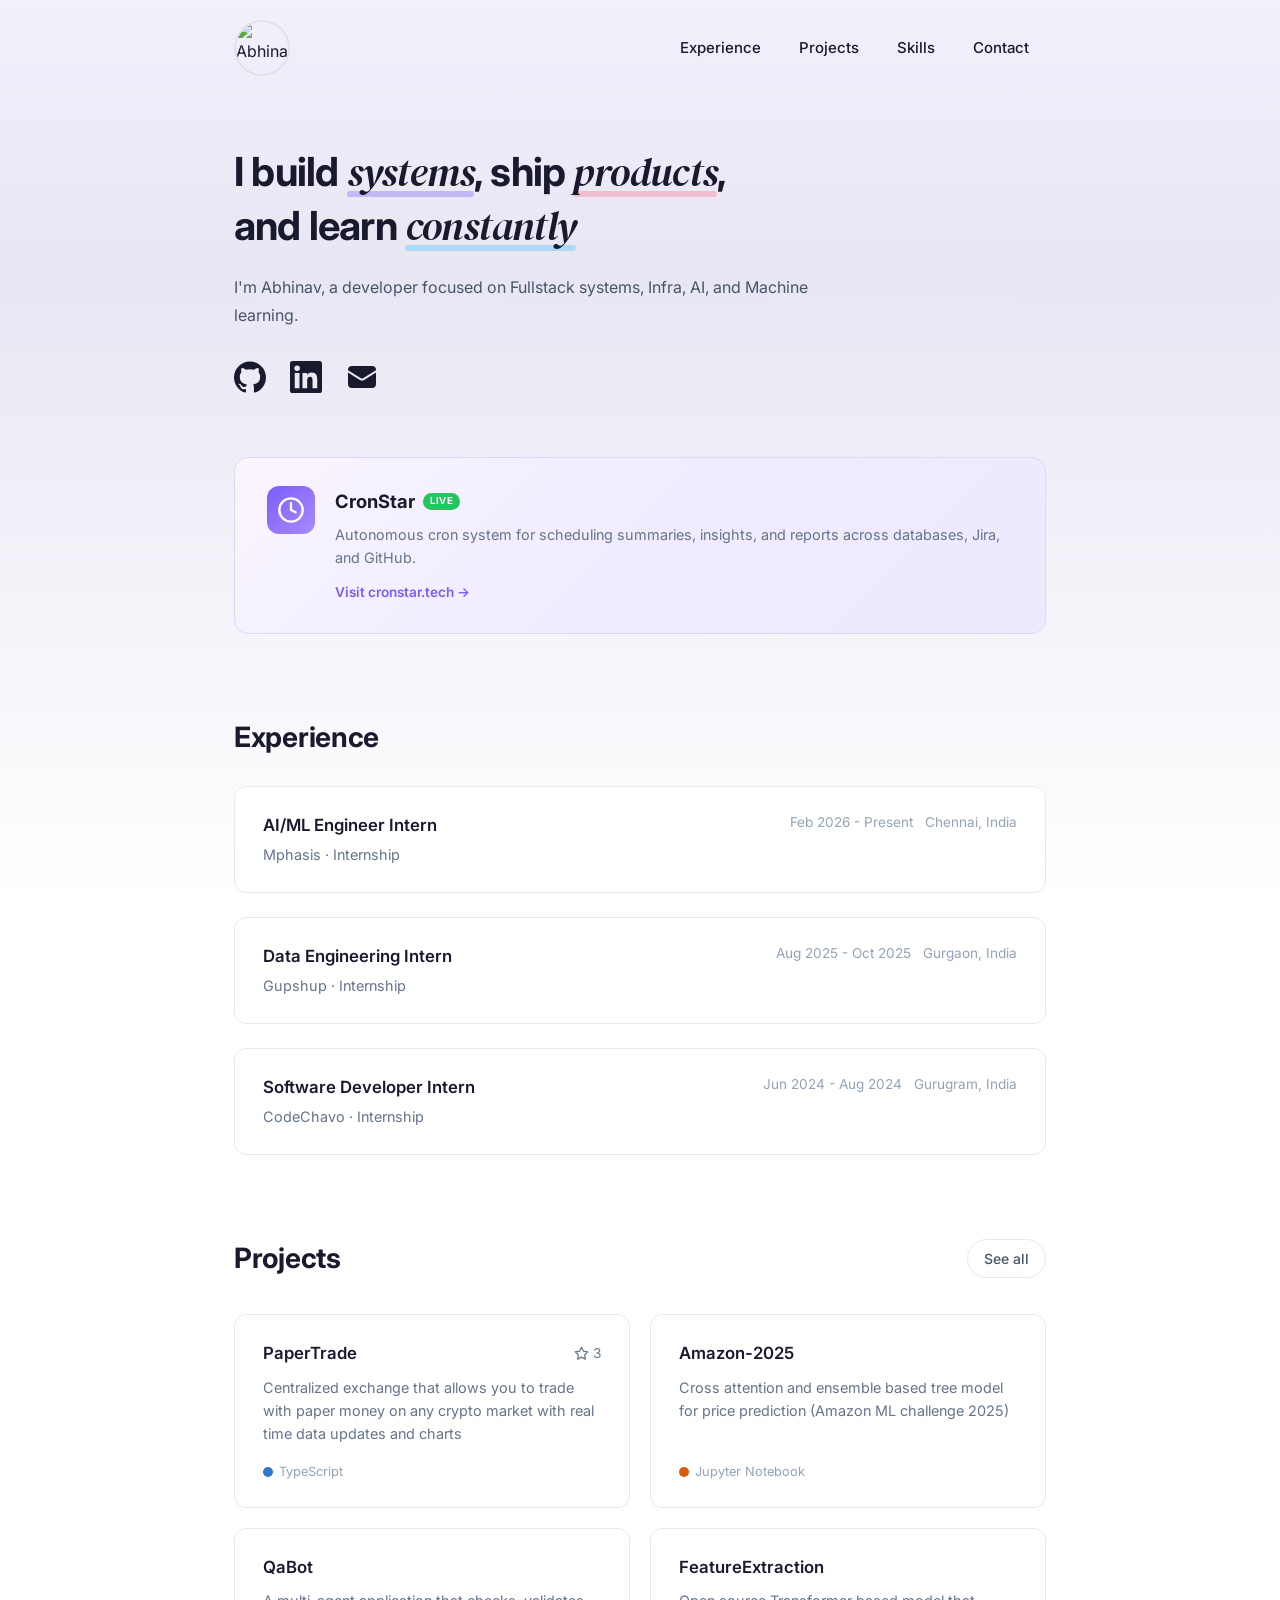
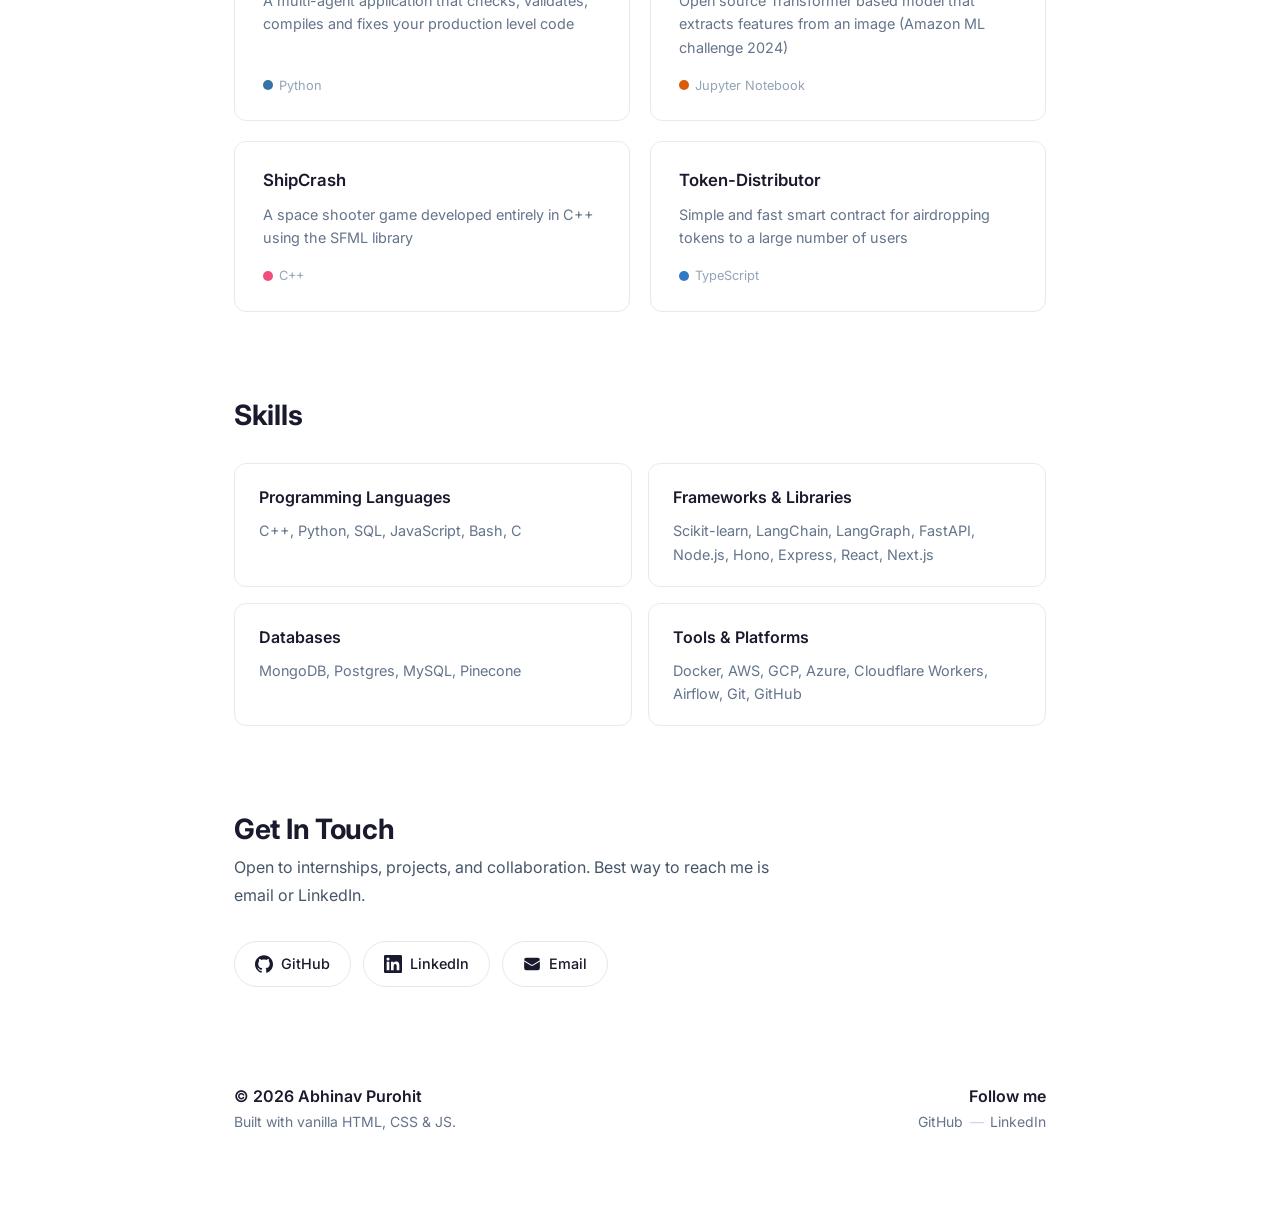
==== index.html @ 7ac5de99 "done" ====
<!DOCTYPE html>
<html lang="en">
<head>
  <meta charset="utf-8">
  <meta name="viewport" content="width=device-width, initial-scale=1.0, viewport-fit=cover">
  <meta name="apple-mobile-web-app-capable" content="yes">

  <title>AbhiKnows</title>

  <meta name="description" content="Full-stack developer who loves building things.">
  <meta property="og:locale" content="en_US">
  <meta property="og:type" content="website">
  <meta property="og:title" content="Abhinav Purohit — Developer">
  <meta property="og:description" content="Full-stack developer who loves building things ">
  <meta property="og:url" content="https://abhipurohit1100.github.io">
  <meta property="og:image" content="https://avatars.githubusercontent.com/u/117670205?v=4">

  <meta name="twitter:card" content="summary_large_image">
  <meta name="twitter:title" content="Abhinav Purohit — Developer">
  <meta name="twitter:description" content="Full-stack developer and ML enthusiast who loves building things.">
  <meta name="twitter:image" content="https://avatars.githubusercontent.com/u/117670205?v=4">

  <meta name="theme-color" content="#111111">

  <link rel="preconnect" href="https://fonts.googleapis.com">
  <link rel="preconnect" href="https://fonts.gstatic.com" crossorigin>
  <link href="https://fonts.googleapis.com/css2?family=DM+Serif+Display:ital@0;1&family=Inter:wght@400;500;600;700&display=swap" rel="stylesheet">

  <link rel="stylesheet" href="style.css">
</head>

<body>
  <div class="wrapper">

    <!-- ===== HEADER / NAV ===== -->
    <header id="header">
      <div class="header-inner">
        <a href="/" id="link-home" class="logo-link" aria-label="Homepage">
          <img
            src="https://avatars.githubusercontent.com/u/117670205?v=4"
            alt="Abhinav Purohit"
            class="avatar"
            width="56"
            height="56"
          >
        </a>

        <!-- Mobile hamburger button -->
        <button class="menu-toggle" id="menu-toggle" aria-label="Toggle navigation" aria-expanded="false">
          <span class="hamburger-line"></span>
          <span class="hamburger-line"></span>
          <span class="hamburger-line"></span>
        </button>

        <nav id="main-nav" class="main-nav" aria-label="Main navigation">
          <a href="#experience" class="nav-link">Experience</a>
          <a href="#projects" class="nav-link">Projects</a>
          <a href="#skills" class="nav-link">Skills</a>
          <a href="#contact" class="nav-link">Contact</a>
        </nav>
      </div>
    </header>

    <!-- ===== HERO ===== -->
    <section id="hero" class="hero">
      <div class="hero-content">
        <h1 class="hero-heading">
          I build <span class="highlight highlight-build">systems</span>,
          ship <span class="highlight highlight-ship">products</span>,</br> and
          learn <span class="highlight highlight-learn">constantly</span>
        </h1>
        <p class="hero-body">
          I'm Abhinav, a developer focused on Fullstack systems, Infra, AI, and Machine learning.
        </p>
        <div class="social-links" id="social-links">
          <a class="social-icon" href="https://github.com/AbhiPurohit1100" target="_blank" rel="noreferrer" aria-label="GitHub">
            <svg viewBox="0 0 24 24" fill="currentColor" width="36" height="36"><path d="M12 .297c-6.63 0-12 5.373-12 12 0 5.303 3.438 9.8 8.205 11.385.6.113.82-.258.82-.577 0-.285-.01-1.04-.015-2.04-3.338.724-4.042-1.61-4.042-1.61C4.422 18.07 3.633 17.7 3.633 17.7c-1.087-.744.084-.729.084-.729 1.205.084 1.838 1.236 1.838 1.236 1.07 1.835 2.809 1.305 3.495.998.108-.776.417-1.305.76-1.605-2.665-.3-5.466-1.332-5.466-5.93 0-1.31.465-2.38 1.235-3.22-.135-.303-.54-1.523.105-3.176 0 0 1.005-.322 3.3 1.23.96-.267 1.98-.399 3-.405 1.02.006 2.04.138 3 .405 2.28-1.552 3.285-1.23 3.285-1.23.645 1.653.24 2.873.12 3.176.765.84 1.23 1.91 1.23 3.22 0 4.61-2.805 5.625-5.475 5.92.42.36.81 1.096.81 2.22 0 1.606-.015 2.896-.015 3.286 0 .315.21.69.825.57C20.565 22.092 24 17.592 24 12.297c0-6.627-5.373-12-12-12"/></svg>
          </a>
          <a class="social-icon" href="https://www.linkedin.com/in/abhinav-purohit-09492324a/" target="_blank" rel="noreferrer" aria-label="LinkedIn">
            <svg viewBox="0 0 24 24" fill="currentColor" width="36" height="36"><path d="M20.447 20.452h-3.554v-5.569c0-1.328-.027-3.037-1.852-3.037-1.853 0-2.136 1.445-2.136 2.939v5.667H9.351V9h3.414v1.561h.046c.477-.9 1.637-1.85 3.37-1.85 3.601 0 4.267 2.37 4.267 5.455v6.286zM5.337 7.433a2.062 2.062 0 01-2.063-2.065 2.064 2.064 0 112.063 2.065zm1.782 13.019H3.555V9h3.564v11.452zM22.225 0H1.771C.792 0 0 .774 0 1.729v20.542C0 23.227.792 24 1.771 24h20.451C23.2 24 24 23.227 24 22.271V1.729C24 .774 23.2 0 22.222 0h.003z"/></svg>
          </a>
          <a class="social-icon" href="mailto:abhipurohit1100@gmail.com" aria-label="Email">
            <svg viewBox="0 0 24 24" fill="currentColor" width="36" height="36"><path d="M1.5 8.67v8.58a3 3 0 003 3h15a3 3 0 003-3V8.67l-8.928 5.493a3 3 0 01-3.144 0L1.5 8.67z"/><path d="M22.5 6.908V6.75a3 3 0 00-3-3h-15a3 3 0 00-3 3v.158l9.714 5.978a1.5 1.5 0 001.572 0L22.5 6.908z"/></svg>
          </a>
        </div>
      </div>
    </section>

    <!-- ===== CRONSTAR HIGHLIGHT ===== -->
    <section id="cronstar" class="section cronstar-section">
      <a href="https://cronstar.tech" target="_blank" rel="noopener" class="cronstar-card" id="cronstar-card">
        <div class="cronstar-icon">
          <svg viewBox="0 0 24 24" fill="none" stroke="currentColor" stroke-width="2" stroke-linecap="round" stroke-linejoin="round" width="28" height="28"><circle cx="12" cy="12" r="10"/><polyline points="12 6 12 12 16 14"/></svg>
        </div>
        <div class="cronstar-text">
          <div class="cronstar-label">
            <span class="cronstar-name">CronStar</span>
            <span class="cronstar-badge">Live</span>
          </div>
          <p class="cronstar-desc">Autonomous cron system for scheduling summaries, insights, and reports across databases, Jira, and GitHub.</p>
          <span class="cronstar-link">Visit cronstar.tech →</span>
        </div>
      </a>
    </section>

    <!-- ===== EXPERIENCE ===== -->
    <section id="experience" class="section">
      <h2 class="section-title">Experience</h2>
      <div class="experience-list">
        <article class="experience-item">
          <div class="experience-head">
            <div>
              <h3 class="experience-role">AI/ML Engineer Intern</h3>
              <p class="experience-company">Mphasis · Internship</p>
            </div>
            <div class="experience-meta">
              <span>Feb 2026 - Present</span>
              <span>Chennai, India</span>
            </div>
          </div>
        </article>

        <article class="experience-item">
          <div class="experience-head">
            <div>
              <h3 class="experience-role">Data Engineering Intern</h3>
              <p class="experience-company">Gupshup · Internship</p>
            </div>
            <div class="experience-meta">
              <span>Aug 2025 - Oct 2025</span>
              <span>Gurgaon, India</span>
            </div>
          </div>
        </article>

        <article class="experience-item">
          <div class="experience-head">
            <div>
              <h3 class="experience-role">Software Developer Intern</h3>
              <p class="experience-company">CodeChavo · Internship</p>
            </div>
            <div class="experience-meta">
              <span>Jun 2024 - Aug 2024</span>
              <span>Gurugram, India</span>
            </div>
          </div>
        </article>
      </div>
    </section>

    <!-- ===== PROJECTS ===== -->
    <section id="projects" class="section">
      <div class="section-header">
        <h2 class="section-title">Projects</h2>
        <a href="https://github.com/AbhiPurohit1100?tab=repositories" target="_blank" rel="noopener" class="see-all-btn">See all</a>
      </div>

      <div class="projects-grid">
        <a href="https://github.com/AbhiPurohit1100/PaperTrade" target="_blank" rel="noopener" class="project-card" id="project-papertrade">
          <div class="project-card-header">
            <h3 class="project-name">PaperTrade</h3>
            <div class="project-stars">
              <svg xmlns="http://www.w3.org/2000/svg" viewBox="0 0 24 24" width="16" height="16" fill="none" stroke="currentColor" stroke-linecap="round" stroke-linejoin="round" stroke-width="2"><polygon points="12 2 15.09 8.26 22 9.27 17 14.14 18.18 21.02 12 17.77 5.82 21.02 7 14.14 2 9.27 8.91 8.26 12 2"/></svg>
              <span>3</span>
            </div>
          </div>
          <p class="project-desc">Centralized exchange that allows you to trade with paper money on any crypto market with real time data updates and charts</p>
          <span class="project-lang"><span class="lang-dot" style="background:#3178c6"></span>TypeScript</span>
        </a>

        <a href="https://github.com/AbhiPurohit1100/Amazon-2025" target="_blank" rel="noopener" class="project-card" id="project-amazon2025">
          <div class="project-card-header">
            <h3 class="project-name">Amazon-2025</h3>
          </div>
          <p class="project-desc">Cross attention and ensemble based tree model for price prediction (Amazon ML challenge 2025)</p>
          <span class="project-lang"><span class="lang-dot" style="background:#DA5B0B"></span>Jupyter Notebook</span>
        </a>

        <a href="https://github.com/AbhiPurohit1100/QaBot" target="_blank" rel="noopener" class="project-card" id="project-qabot">
          <div class="project-card-header">
            <h3 class="project-name">QaBot</h3>
          </div>
          <p class="project-desc">A multi-agent application that checks, validates, compiles and fixes your production level code</p>
          <span class="project-lang"><span class="lang-dot" style="background:#3572A5"></span>Python</span>
        </a>

        <a href="https://github.com/AbhiPurohit1100/FeatureExtraction" target="_blank" rel="noopener" class="project-card" id="project-featureextraction">
          <div class="project-card-header">
            <h3 class="project-name">FeatureExtraction</h3>
          </div>
          <p class="project-desc">Open source Transformer based model that extracts features from an image (Amazon ML challenge 2024)</p>
          <span class="project-lang"><span class="lang-dot" style="background:#DA5B0B"></span>Jupyter Notebook</span>
        </a>

        <a href="https://github.com/AbhiPurohit1100/ShipCrash" target="_blank" rel="noopener" class="project-card" id="project-shipcrash">
          <div class="project-card-header">
            <h3 class="project-name">ShipCrash</h3>
          </div>
          <p class="project-desc">A space shooter game developed entirely in C++ using the SFML library</p>
          <span class="project-lang"><span class="lang-dot" style="background:#f34b7d"></span>C++</span>
        </a>

        <a href="https://github.com/AbhiPurohit1100/Token-Distributor" target="_blank" rel="noopener" class="project-card" id="project-tokendistributor">
          <div class="project-card-header">
            <h3 class="project-name">Token-Distributor</h3>
          </div>
          <p class="project-desc">Simple and fast smart contract for airdropping tokens to a large number of users</p>
          <span class="project-lang"><span class="lang-dot" style="background:#3178c6"></span>TypeScript</span>
        </a>

      </div>
    </section>

    <!-- ===== SKILLS ===== -->
    <section id="skills" class="section">
      <h2 class="section-title">Skills</h2>
      <div class="skills-grid">
        <div class="skill-card">
          <h3 class="skill-title">Programming Languages</h3>
          <p class="skill-list">C++, Python, SQL, JavaScript, Bash, C</p>
        </div>
        <div class="skill-card">
          <h3 class="skill-title">Frameworks & Libraries</h3>
          <p class="skill-list">Scikit-learn, LangChain, LangGraph, FastAPI, Node.js, Hono, Express, React, Next.js</p>
        </div>
        <div class="skill-card">
          <h3 class="skill-title">Databases</h3>
          <p class="skill-list">MongoDB, Postgres, MySQL, Pinecone</p>
        </div>
        <div class="skill-card">
          <h3 class="skill-title">Tools & Platforms</h3>
          <p class="skill-list">Docker, AWS, GCP, Azure, Cloudflare Workers, Airflow, Git, GitHub</p>
        </div>
      </div>
    </section>

    <!-- ===== CONTACT ===== -->
    <section id="contact" class="section">
      <h2 class="section-title">Get In Touch</h2>
      <p class="contact-text">
        Open to internships, projects, and collaboration. Best way to reach me is email or LinkedIn.
      </p>
      <div class="contact-links">
        <a href="https://github.com/AbhiPurohit1100" target="_blank" rel="noopener" class="contact-pill" id="contact-github">
          <svg viewBox="0 0 24 24" fill="currentColor" width="18" height="18"><path d="M12 .297c-6.63 0-12 5.373-12 12 0 5.303 3.438 9.8 8.205 11.385.6.113.82-.258.82-.577 0-.285-.01-1.04-.015-2.04-3.338.724-4.042-1.61-4.042-1.61C4.422 18.07 3.633 17.7 3.633 17.7c-1.087-.744.084-.729.084-.729 1.205.084 1.838 1.236 1.838 1.236 1.07 1.835 2.809 1.305 3.495.998.108-.776.417-1.305.76-1.605-2.665-.3-5.466-1.332-5.466-5.93 0-1.31.465-2.38 1.235-3.22-.135-.303-.54-1.523.105-3.176 0 0 1.005-.322 3.3 1.23.96-.267 1.98-.399 3-.405 1.02.006 2.04.138 3 .405 2.28-1.552 3.285-1.23 3.285-1.23.645 1.653.24 2.873.12 3.176.765.84 1.23 1.91 1.23 3.22 0 4.61-2.805 5.625-5.475 5.92.42.36.81 1.096.81 2.22 0 1.606-.015 2.896-.015 3.286 0 .315.21.69.825.57C20.565 22.092 24 17.592 24 12.297c0-6.627-5.373-12-12-12"/></svg>
          GitHub
        </a>
        <a href="https://www.linkedin.com/in/abhinav-purohit-09492324a/" target="_blank" rel="noopener" class="contact-pill" id="contact-linkedin">
          <svg viewBox="0 0 24 24" fill="currentColor" width="18" height="18"><path d="M20.447 20.452h-3.554v-5.569c0-1.328-.027-3.037-1.852-3.037-1.853 0-2.136 1.445-2.136 2.939v5.667H9.351V9h3.414v1.561h.046c.477-.9 1.637-1.85 3.37-1.85 3.601 0 4.267 2.37 4.267 5.455v6.286zM5.337 7.433a2.062 2.062 0 01-2.063-2.065 2.064 2.064 0 112.063 2.065zm1.782 13.019H3.555V9h3.564v11.452zM22.225 0H1.771C.792 0 0 .774 0 1.729v20.542C0 23.227.792 24 1.771 24h20.451C23.2 24 24 23.227 24 22.271V1.729C24 .774 23.2 0 22.222 0h.003z"/></svg>
          LinkedIn
        </a>
        <a href="mailto:abhipurohit1100@gmail.com" class="contact-pill" id="contact-email">
          <svg viewBox="0 0 24 24" fill="currentColor" width="18" height="18"><path d="M1.5 8.67v8.58a3 3 0 003 3h15a3 3 0 003-3V8.67l-8.928 5.493a3 3 0 01-3.144 0L1.5 8.67z"/><path d="M22.5 6.908V6.75a3 3 0 00-3-3h-15a3 3 0 00-3 3v.158l9.714 5.978a1.5 1.5 0 001.572 0L22.5 6.908z"/></svg>
          Email
        </a>
      </div>
    </section>

    <!-- ===== FOOTER ===== -->
    <footer id="footer" class="footer">
      <div class="footer-inner">
        <div class="footer-left">
          <p class="footer-name">&copy; 2026 Abhinav Purohit</p>
          <p class="footer-meta">Built with vanilla HTML, CSS &amp; JS.</p>
        </div>
        <div class="footer-right">
          <p class="footer-follow">Follow me</p>
          <p class="footer-follow-links">
            <a href="https://github.com/AbhiPurohit1100" target="_blank" rel="noopener">GitHub</a>
            <span class="footer-sep">&mdash;</span>
            <a href="https://www.linkedin.com/in/abhinav-purohit-09492324a/" target="_blank" rel="noopener">LinkedIn</a>
          </p>
        </div>
      </div>
    </footer>

  </div>

  <script src="script.js"></script>
</body>
</html>
---- style.css ----
/* ============================================
   ABHINAV PUROHIT — PORTFOLIO
   Minimalist, inspired by aschmelyun.com
   Mobile-optimized with hamburger menu
   ============================================ */

/* ---- Reset & Base ---- */
*,
*::before,
*::after {
  margin: 0;
  padding: 0;
  box-sizing: border-box;
}

html {
  scroll-behavior: smooth;
  -webkit-text-size-adjust: 100%;
}

body {
  font-family: 'Inter', -apple-system, BlinkMacSystemFont, 'Segoe UI', Roboto, sans-serif;
  color: #1a1a2e;
  background: #ffffff;
  line-height: 1.7;
  -webkit-font-smoothing: antialiased;
  -moz-osx-font-smoothing: grayscale;
  overflow-x: hidden;
}

/* ---- Gradient background (top area) ---- */
body::before {
  content: '';
  position: fixed;
  top: 0;
  left: 0;
  width: 100%;
  height: 100vh;
  background: linear-gradient(180deg, #f1f0fb 0%, #e8e6f3 30%, #ffffff 100%);
  z-index: -1;
  pointer-events: none;
}

a {
  color: inherit;
  text-decoration: none;
}

img {
  display: block;
  max-width: 100%;
}

/* ---- Layout Wrapper ---- */
.wrapper {
  max-width: 860px;
  margin: 0 auto;
  padding-bottom: 3rem;
}

/* ======================
   HEADER / NAV
   ====================== */
header {
  padding: 1.25rem 1.5rem;
}

.header-inner {
  display: flex;
  align-items: center;
  justify-content: space-between;
  gap: 1rem;
}

.logo-link {
  display: flex;
  align-items: center;
  transition: opacity 0.2s;
  flex-shrink: 0;
}

.logo-link:hover {
  opacity: 0.75;
}

.avatar {
  width: 56px;
  height: 56px;
  border-radius: 50%;
  object-fit: cover;
  border: 2px solid rgba(0, 0, 0, 0.06);
}

/* ---- Hamburger Toggle ---- */
.menu-toggle {
  display: none;
  flex-direction: column;
  justify-content: center;
  gap: 5px;
  background: none;
  border: none;
  cursor: pointer;
  padding: 8px;
  z-index: 110;
  -webkit-tap-highlight-color: transparent;
}

.hamburger-line {
  display: block;
  width: 24px;
  height: 2px;
  background: #1a1a2e;
  border-radius: 2px;
  transition: all 0.3s ease;
  transform-origin: center;
}

.menu-toggle[aria-expanded="true"] .hamburger-line:nth-child(1) {
  transform: translateY(7px) rotate(45deg);
}

.menu-toggle[aria-expanded="true"] .hamburger-line:nth-child(2) {
  opacity: 0;
}

.menu-toggle[aria-expanded="true"] .hamburger-line:nth-child(3) {
  transform: translateY(-7px) rotate(-45deg);
}

/* ---- Desktop Nav ---- */
.main-nav {
  display: flex;
  align-items: center;
  gap: 0.25rem;
}

.nav-link {
  padding: 0.45rem 1rem;
  border-radius: 9999px;
  font-size: 0.938rem;
  font-weight: 500;
  color: #1a1a2e;
  background: transparent;
  border: 1px solid transparent;
  transition: all 0.25s ease;
  white-space: nowrap;
}

.nav-link:hover {
  background: #fff;
  border-color: #ddd;
  box-shadow: 0 1px 3px rgba(0, 0, 0, 0.04);
}

/* CronStar accent nav link */
.nav-link--accent {
  display: inline-flex;
  align-items: center;
  gap: 0.35rem;
}

.nav-link-icon {
  width: 14px;
  height: 14px;
  flex-shrink: 0;
}

.nav-badge {
  display: inline-block;
  font-size: 0.6rem;
  font-weight: 700;
  text-transform: uppercase;
  letter-spacing: 0.04em;
  background: linear-gradient(135deg, #7c5cfc, #a78bfa);
  color: #fff;
  padding: 0.1rem 0.4rem;
  border-radius: 9999px;
  line-height: 1.4;
}

/* ======================
   HERO
   ====================== */
.hero {
  padding: 2rem 1.5rem 0;
  margin-top: 1rem;
}

.hero-content {
  max-width: 680px;
}

.hero-heading {
  font-size: clamp(1.75rem, 4vw, 2.5rem);
  font-weight: 700;
  line-height: 1.35;
  color: #1a1a2e;
  letter-spacing: -0.02em;
}

.highlight {
  font-family: 'DM Serif Display', Georgia, serif;
  font-style: italic;
  font-weight: 400;
  position: relative;
  display: inline-block;
}

/* Colored underline decorations */
.highlight::after {
  content: '';
  position: absolute;
  left: 0;
  bottom: 2px;
  width: 100%;
  height: 6px;
  border-radius: 3px;
  z-index: -1;
  opacity: 0.35;
  transition: opacity 0.3s;
}

.highlight:hover::after {
  opacity: 0.55;
}

.highlight-build::after {
  background: #7c5cfc;
}

.highlight-learn::after {
  background: #38bdf8;
}

.highlight-ship::after {
  background: #fb7185;
}

.hero-body {
  margin-top: 1.25rem;
  font-size: 1rem;
  color: #475569;
  line-height: 1.75;
  max-width: 600px;
}

/* ---- Social Icons ---- */
.social-links {
  display: flex;
  align-items: center;
  gap: 1.5rem;
  margin-top: 2rem;
}

.social-icon {
  display: flex;
  align-items: center;
  justify-content: center;
  color: #1a1a2e;
  transition: all 0.25s ease;
  -webkit-tap-highlight-color: transparent;
}

.social-icon:hover {
  color: #64748b;
  transform: translateY(-3px);
}

.social-icon svg {
  width: 32px;
  height: 32px;
}

/* ======================
   SECTIONS
   ====================== */
.section {
  margin-top: 5rem;
  padding: 0 1.5rem;
}

.section-header {
  display: flex;
  align-items: center;
  justify-content: space-between;
  margin-bottom: 2rem;
}

.section-title {
  font-size: 1.75rem;
  font-weight: 700;
  color: #1a1a2e;
  letter-spacing: -0.01em;
}

.see-all-btn {
  display: inline-block;
  padding: 0.4rem 1rem;
  font-size: 0.875rem;
  font-weight: 500;
  border: 1px solid #e2e8f0;
  border-radius: 9999px;
  color: #475569;
  background: #fff;
  transition: all 0.25s ease;
  -webkit-tap-highlight-color: transparent;
}

.see-all-btn:hover {
  border-color: #cbd5e1;
  box-shadow: 0 1px 4px rgba(0, 0, 0, 0.06);
}

/* ======================
   CRONSTAR FEATURED CARD
   ====================== */
.cronstar-section {
  margin-top: 4rem;
}

.cronstar-card {
  display: flex;
  align-items: flex-start;
  gap: 1.25rem;
  padding: 1.75rem 2rem;
  border: 1px solid #ddd6fe;
  border-radius: 14px;
  background: linear-gradient(135deg, #faf5ff 0%, #f0ebff 50%, #ede9fe 100%);
  transition: all 0.3s ease;
  text-decoration: none;
  -webkit-tap-highlight-color: transparent;
}

.cronstar-card:hover {
  border-color: #c4b5fd;
  box-shadow: 0 8px 30px rgba(124, 92, 252, 0.1);
  transform: translateY(-2px);
}

.cronstar-icon {
  display: flex;
  align-items: center;
  justify-content: center;
  width: 48px;
  height: 48px;
  min-width: 48px;
  border-radius: 12px;
  background: linear-gradient(135deg, #7c5cfc, #a78bfa);
  color: #fff;
  flex-shrink: 0;
}

.cronstar-text {
  flex: 1;
  min-width: 0;
}

.cronstar-label {
  display: flex;
  align-items: center;
  gap: 0.5rem;
  margin-bottom: 0.35rem;
}

.cronstar-name {
  font-size: 1.15rem;
  font-weight: 700;
  color: #1a1a2e;
}

.cronstar-badge {
  display: inline-block;
  font-size: 0.6rem;
  font-weight: 700;
  text-transform: uppercase;
  letter-spacing: 0.05em;
  background: #22c55e;
  color: #fff;
  padding: 0.1rem 0.45rem;
  border-radius: 9999px;
  line-height: 1.5;
}

.cronstar-desc {
  font-size: 0.9rem;
  color: #64748b;
  line-height: 1.6;
}

.cronstar-link {
  display: inline-block;
  margin-top: 0.75rem;
  font-size: 0.85rem;
  font-weight: 600;
  color: #7c5cfc;
  transition: color 0.2s;
}

.cronstar-card:hover .cronstar-link {
  color: #6d4de6;
}

/* ======================
   PROJECT CARDS
   ====================== */
.projects-grid {
  display: grid;
  grid-template-columns: 1fr 1fr;
  gap: 1.25rem;
}

.project-card {
  display: flex;
  flex-direction: column;
  padding: 1.5rem 1.75rem;
  border: 1px solid #e8e8f0;
  border-radius: 12px;
  background: #fff;
  transition: all 0.3s ease;
  text-decoration: none;
  -webkit-tap-highlight-color: transparent;
}

.project-card:hover {
  border-color: #c8c8d8;
  box-shadow: 0 6px 24px rgba(0, 0, 0, 0.06);
  transform: translateY(-2px);
}

.project-card-header {
  display: flex;
  align-items: center;
  justify-content: space-between;
  margin-bottom: 0.5rem;
}

.project-name {
  font-size: 1.05rem;
  font-weight: 600;
  color: #1a1a2e;
}

.project-stars {
  display: flex;
  align-items: center;
  gap: 0.25rem;
  font-size: 0.85rem;
  color: #64748b;
}

.project-stars svg {
  width: 15px;
  height: 15px;
}

.project-desc {
  font-size: 0.9rem;
  color: #64748b;
  line-height: 1.6;
  flex: 1;
}

.project-lang {
  display: inline-flex;
  align-items: center;
  gap: 0.4rem;
  font-size: 0.8rem;
  color: #94a3b8;
  margin-top: 1rem;
}

.lang-dot {
  display: inline-block;
  width: 10px;
  height: 10px;
  border-radius: 50%;
}

/* ======================
   ABOUT
   ====================== */
.about-content {
  font-size: 1rem;
  color: #475569;
  line-height: 1.8;
}

.about-content p {
  margin-bottom: 1rem;
}

.about-content strong {
  color: #1a1a2e;
  font-weight: 600;
}

.stats-row {
  display: flex;
  gap: 2.5rem;
  margin-top: 2rem;
  padding-top: 2rem;
  border-top: 1px solid #e8e8f0;
}

.stat-item {
  display: flex;
  flex-direction: column;
}

.stat-number {
  font-size: 1.75rem;
  font-weight: 700;
  color: #1a1a2e;
  line-height: 1.2;
  letter-spacing: -0.02em;
}

.stat-label {
  font-size: 0.825rem;
  color: #94a3b8;
  font-weight: 500;
  margin-top: 0.15rem;
}

/* ======================
   EXPERIENCE
   ====================== */
.experience-list {
  display: flex;
  flex-direction: column;
  gap: 1.5rem;
  margin-top: 1.5rem;
}

.experience-item {
  padding: 1.5rem 1.75rem;
  border: 1px solid #e8e8f0;
  border-radius: 12px;
  background: #fff;
}

.experience-head {
  display: flex;
  align-items: flex-start;
  justify-content: space-between;
  gap: 1rem;
  flex-wrap: wrap;
}

.experience-role {
  font-size: 1.05rem;
  font-weight: 600;
  color: #1a1a2e;
}

.experience-company {
  font-size: 0.9rem;
  color: #64748b;
  margin-top: 0.25rem;
}

.experience-meta {
  display: flex;
  gap: 0.75rem;
  flex-wrap: wrap;
  font-size: 0.85rem;
  color: #94a3b8;
}

/* ======================
   SKILLS
   ====================== */
.skills-grid {
  display: grid;
  grid-template-columns: 1fr 1fr;
  gap: 1rem;
  margin-top: 1.5rem;
}

.skill-card {
  padding: 1.25rem 1.5rem;
  border: 1px solid #e8e8f0;
  border-radius: 12px;
  background: #fff;
}

.skill-title {
  font-size: 1rem;
  font-weight: 600;
  color: #1a1a2e;
  margin-bottom: 0.5rem;
}

.skill-list {
  font-size: 0.9rem;
  color: #64748b;
  line-height: 1.6;
}


/* ======================
   CONTACT
   ====================== */
.contact-text {
  font-size: 1rem;
  color: #475569;
  line-height: 1.75;
  max-width: 560px;
  margin-bottom: 2rem;
}

.contact-links {
  display: flex;
  flex-wrap: wrap;
  gap: 0.75rem;
}

.contact-pill {
  display: inline-flex;
  align-items: center;
  gap: 0.5rem;
  padding: 0.6rem 1.25rem;
  font-size: 0.9rem;
  font-weight: 500;
  color: #1a1a2e;
  background: #fff;
  border: 1px solid #e2e8f0;
  border-radius: 9999px;
  transition: all 0.25s ease;
  -webkit-tap-highlight-color: transparent;
}

.contact-pill:hover {
  border-color: #c8c8d8;
  box-shadow: 0 2px 8px rgba(0, 0, 0, 0.06);
  transform: translateY(-1px);
}

.contact-pill svg {
  width: 18px;
  height: 18px;
  flex-shrink: 0;
}

/* ======================
   FOOTER
   ====================== */
.footer {
  margin-top: 6rem;
  padding: 0 1.5rem;
}

.footer-inner {
  display: flex;
  align-items: flex-start;
  justify-content: space-between;
  flex-wrap: wrap;
  gap: 1.5rem;
  line-height: 1.7;
}

.footer-name {
  font-weight: 600;
  color: #1a1a2e;
}

.footer-meta {
  font-size: 0.875rem;
  color: #64748b;
}

.footer-meta a {
  text-decoration: underline;
  text-underline-offset: 2px;
}

.footer-meta a:hover {
  text-decoration: none;
}

.footer-right {
  text-align: right;
}

.footer-follow {
  font-weight: 600;
  color: #1a1a2e;
}

.footer-follow-links {
  font-size: 0.875rem;
  color: #64748b;
}

.footer-follow-links a {
  transition: color 0.2s;
}

.footer-follow-links a:hover {
  color: #1a1a2e;
  text-decoration: underline;
  text-underline-offset: 2px;
}

.footer-sep {
  color: #cbd5e1;
  margin: 0 0.15rem;
}

/* ======================
   ANIMATIONS (on load)
   ====================== */
@keyframes fadeInUp {
  from {
    opacity: 0;
    transform: translateY(18px);
  }
  to {
    opacity: 1;
    transform: translateY(0);
  }
}

.hero-heading,
.hero-body,
.social-links {
  animation: fadeInUp 0.6s ease both;
}

.hero-body {
  animation-delay: 0.1s;
}

.social-links {
  animation-delay: 0.2s;
}

/* Scroll-triggered reveal class */
.reveal {
  opacity: 0;
  transform: translateY(20px);
  transition: opacity 0.6s ease, transform 0.6s ease;
}

.reveal.visible {
  opacity: 1;
  transform: translateY(0);
}

/* ======================
   RESPONSIVE — TABLET
   ====================== */
@media (max-width: 768px) {
  /* Show hamburger */
  .menu-toggle {
    display: flex;
  }

  /* Mobile nav overlay */
  .main-nav {
    position: fixed;
    top: 0;
    right: 0;
    width: 260px;
    height: 100dvh;
    flex-direction: column;
    align-items: stretch;
    gap: 0;
    padding: 5rem 1.5rem 2rem;
    background: rgba(255, 255, 255, 0.97);
    backdrop-filter: blur(16px);
    -webkit-backdrop-filter: blur(16px);
    border-left: 1px solid rgba(0, 0, 0, 0.06);
    box-shadow: -8px 0 30px rgba(0, 0, 0, 0.08);
    z-index: 100;
    transform: translateX(100%);
    transition: transform 0.35s cubic-bezier(0.4, 0, 0.2, 1);
    overflow-y: auto;
    -webkit-overflow-scrolling: touch;
  }

  .main-nav.open {
    transform: translateX(0);
  }

  .nav-link {
    padding: 0.85rem 1rem;
    font-size: 1.05rem;
    border-radius: 10px;
    border: none;
    text-align: left;
  }

  .nav-link:hover,
  .nav-link:active {
    background: #f1f0fb;
  }

  /* Projects single column */
  .projects-grid {
    grid-template-columns: 1fr;
  }

  .project-card {
    padding: 1.25rem 1.5rem;
  }

  .skills-grid {
    grid-template-columns: 1fr;
  }

  /* Stats */
  .stats-row {
    gap: 1.5rem;
  }

  .hero {
    margin-top: 0;
  }

  /* CronStar card */
  .cronstar-card {
    flex-direction: column;
    padding: 1.5rem;
    gap: 1rem;
  }

  /* Footer */
  .footer-inner {
    flex-direction: column;
  }

  .footer-right {
    text-align: left;
  }
}

/* Mobile overlay background */
.nav-overlay {
  display: none;
  position: fixed;
  top: 0;
  left: 0;
  width: 100%;
  height: 100%;
  background: rgba(0, 0, 0, 0.2);
  z-index: 90;
  opacity: 0;
  transition: opacity 0.3s ease;
}

.nav-overlay.active {
  display: block;
  opacity: 1;
}

/* ======================
   RESPONSIVE — SMALL PHONE
   ====================== */
@media (max-width: 480px) {
  header {
    padding: 0.85rem 1rem;
  }

  .avatar {
    width: 44px;
    height: 44px;
  }

  .hero {
    padding: 1.25rem 1rem 0;
  }

  .hero-heading {
    font-size: 1.45rem;
    line-height: 1.4;
  }

  .hero-body {
    font-size: 0.925rem;
  }

  .social-links {
    gap: 1.25rem;
    margin-top: 1.5rem;
  }

  .social-icon svg {
    width: 28px;
    height: 28px;
  }

  .section {
    padding: 0 1rem;
    margin-top: 3.5rem;
  }

  .cronstar-section {
    margin-top: 3rem;
  }

  .section-title {
    font-size: 1.3rem;
  }

  .project-card {
    padding: 1.15rem 1.25rem;
  }

  .project-name {
    font-size: 0.95rem;
  }

  .project-desc {
    font-size: 0.85rem;
  }

  .stats-row {
    flex-wrap: wrap;
    gap: 1.25rem;
  }

  .stat-item {
    min-width: 80px;
  }

  .stat-number {
    font-size: 1.5rem;
  }

  .about-content {
    font-size: 0.925rem;
  }

  .contact-text {
    font-size: 0.925rem;
  }

  .contact-pill {
    padding: 0.55rem 1rem;
    font-size: 0.85rem;
  }

  .footer {
    padding: 0 1rem;
    margin-top: 4rem;
  }

  .footer-name,
  .footer-follow {
    font-size: 0.925rem;
  }

  .footer-meta,
  .footer-follow-links {
    font-size: 0.8rem;
  }
}

/* ======================
   RESPONSIVE — VERY SMALL
   ====================== */
@media (max-width: 360px) {
  .hero-heading {
    font-size: 1.25rem;
  }

  .section-title {
    font-size: 1.15rem;
  }

  .cronstar-icon {
    width: 40px;
    height: 40px;
    min-width: 40px;
  }

  .cronstar-name {
    font-size: 1rem;
  }

  .cronstar-desc {
    font-size: 0.82rem;
  }
}

/* ======================
   SAFE AREA (notch phones)
   ====================== */
@supports (padding: env(safe-area-inset-top)) {
  header {
    padding-top: calc(1.25rem + env(safe-area-inset-top));
    padding-left: calc(1.5rem + env(safe-area-inset-left));
    padding-right: calc(1.5rem + env(safe-area-inset-right));
  }

  .footer {
    padding-bottom: calc(3rem + env(safe-area-inset-bottom));
  }
}
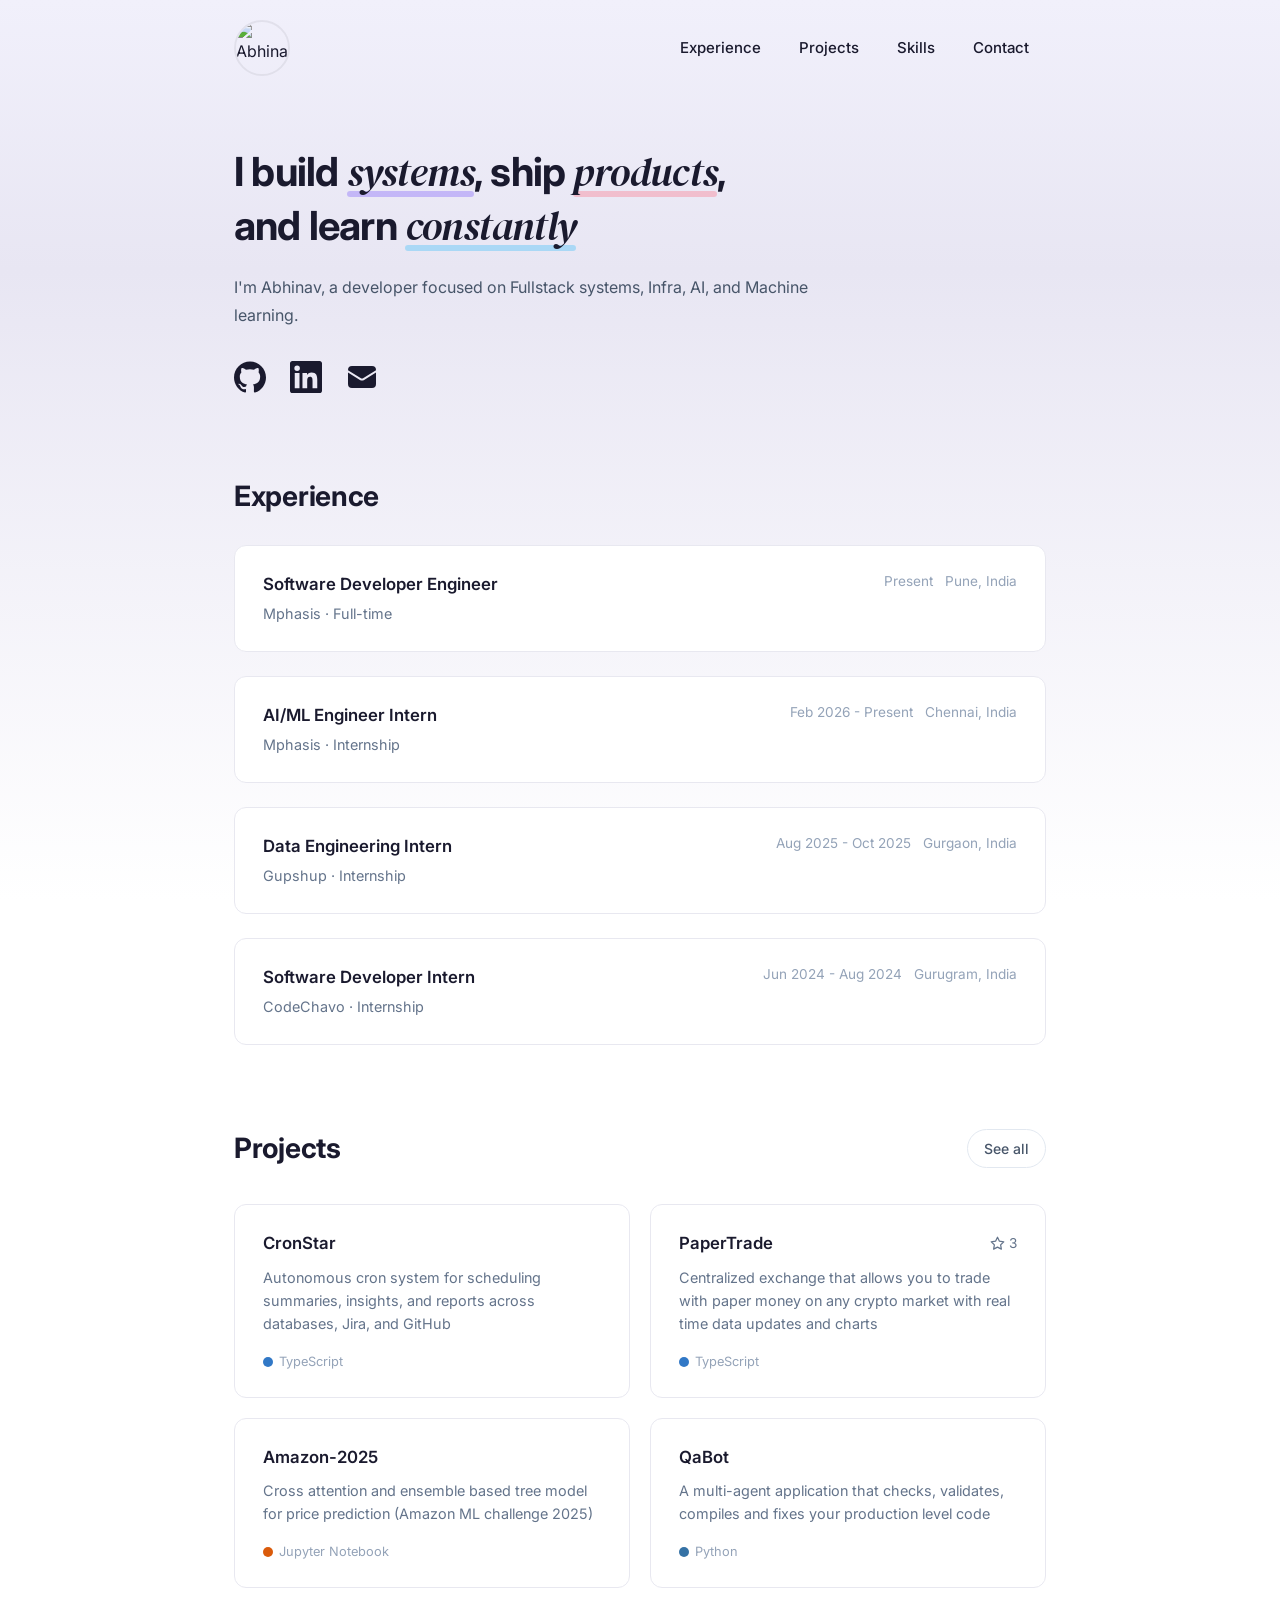
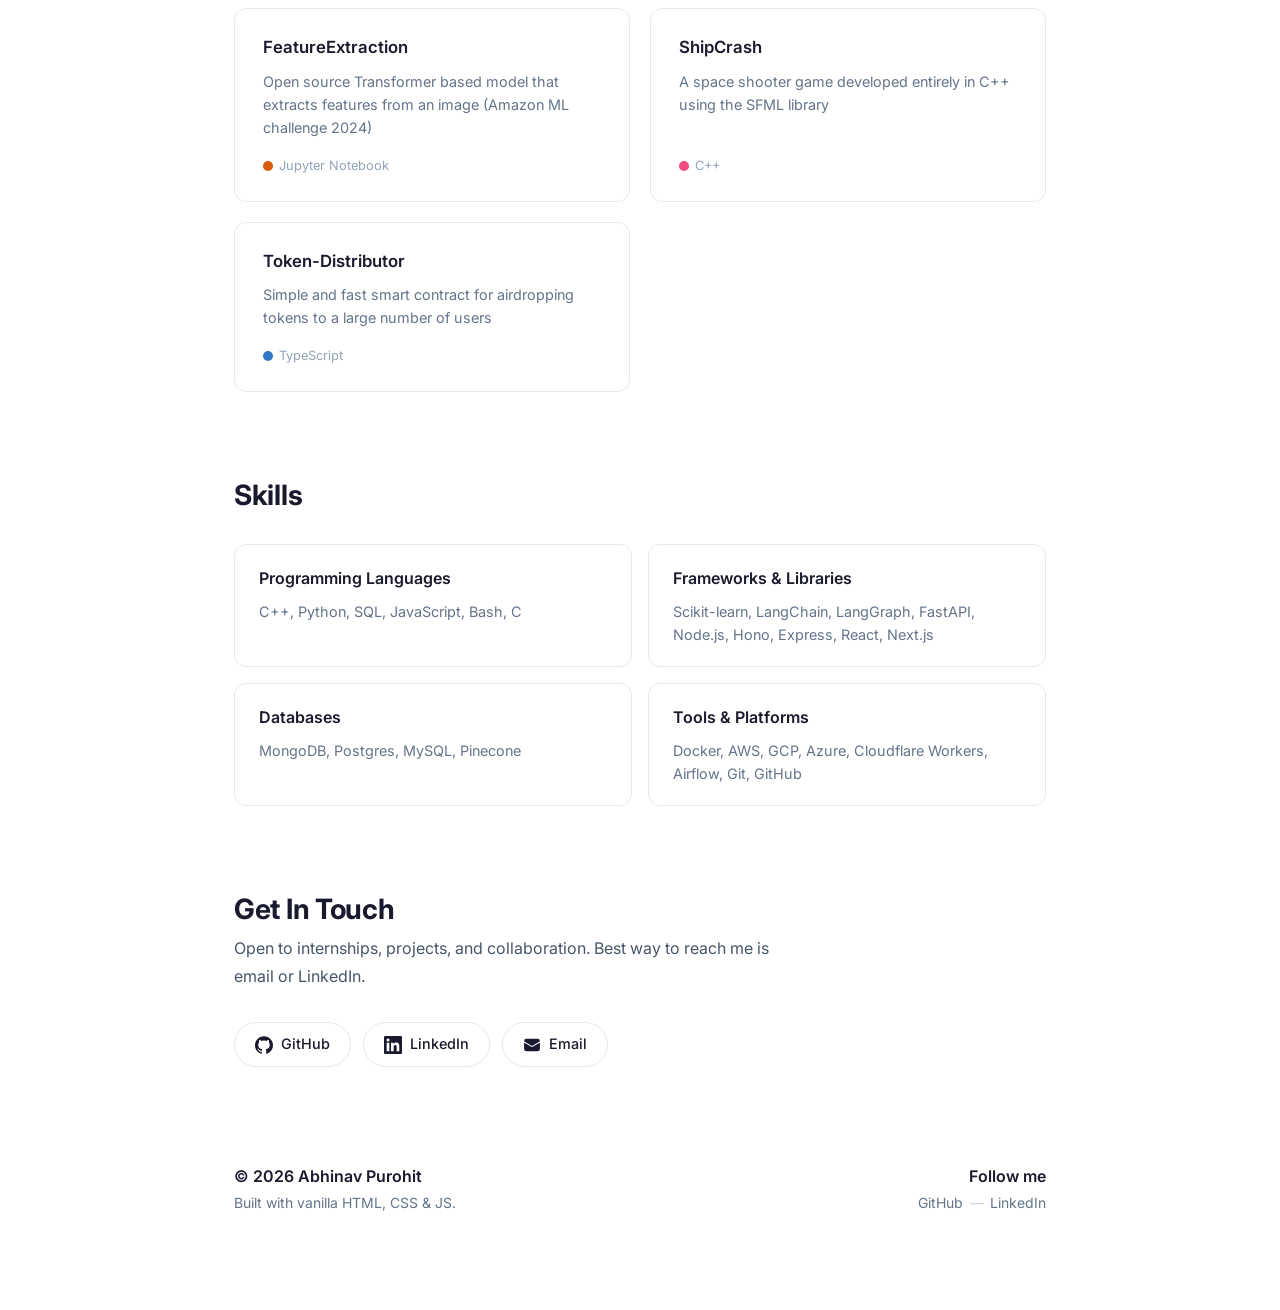
==== commit 1f24f759: "job change" ====
--- a/index.html
+++ b/index.html
@@ -1,5 +1,6 @@
 <!DOCTYPE html>
 <html lang="en">
+
 <head>
   <meta charset="utf-8">
   <meta name="viewport" content="width=device-width, initial-scale=1.0, viewport-fit=cover">
@@ -24,7 +25,9 @@
 
   <link rel="preconnect" href="https://fonts.googleapis.com">
   <link rel="preconnect" href="https://fonts.gstatic.com" crossorigin>
-  <link href="https://fonts.googleapis.com/css2?family=DM+Serif+Display:ital@0;1&family=Inter:wght@400;500;600;700&display=swap" rel="stylesheet">
+  <link
+    href="https://fonts.googleapis.com/css2?family=DM+Serif+Display:ital@0;1&family=Inter:wght@400;500;600;700&display=swap"
+    rel="stylesheet">
 
   <link rel="stylesheet" href="style.css">
 </head>
@@ -36,13 +39,8 @@
     <header id="header">
       <div class="header-inner">
         <a href="/" id="link-home" class="logo-link" aria-label="Homepage">
-          <img
-            src="https://avatars.githubusercontent.com/u/117670205?v=4"
-            alt="Abhinav Purohit"
-            class="avatar"
-            width="56"
-            height="56"
-          >
+          <img src="https://avatars.githubusercontent.com/u/117670205?v=4" alt="Abhinav Purohit" class="avatar"
+            width="56" height="56">
         </a>
 
         <!-- Mobile hamburger button -->
@@ -73,34 +71,29 @@
           I'm Abhinav, a developer focused on Fullstack systems, Infra, AI, and Machine learning.
         </p>
         <div class="social-links" id="social-links">
-          <a class="social-icon" href="https://github.com/AbhiPurohit1100" target="_blank" rel="noreferrer" aria-label="GitHub">
-            <svg viewBox="0 0 24 24" fill="currentColor" width="36" height="36"><path d="M12 .297c-6.63 0-12 5.373-12 12 0 5.303 3.438 9.8 8.205 11.385.6.113.82-.258.82-.577 0-.285-.01-1.04-.015-2.04-3.338.724-4.042-1.61-4.042-1.61C4.422 18.07 3.633 17.7 3.633 17.7c-1.087-.744.084-.729.084-.729 1.205.084 1.838 1.236 1.838 1.236 1.07 1.835 2.809 1.305 3.495.998.108-.776.417-1.305.76-1.605-2.665-.3-5.466-1.332-5.466-5.93 0-1.31.465-2.38 1.235-3.22-.135-.303-.54-1.523.105-3.176 0 0 1.005-.322 3.3 1.23.96-.267 1.98-.399 3-.405 1.02.006 2.04.138 3 .405 2.28-1.552 3.285-1.23 3.285-1.23.645 1.653.24 2.873.12 3.176.765.84 1.23 1.91 1.23 3.22 0 4.61-2.805 5.625-5.475 5.92.42.36.81 1.096.81 2.22 0 1.606-.015 2.896-.015 3.286 0 .315.21.69.825.57C20.565 22.092 24 17.592 24 12.297c0-6.627-5.373-12-12-12"/></svg>
+          <a class="social-icon" href="https://github.com/AbhiPurohit1100" target="_blank" rel="noreferrer"
+            aria-label="GitHub">
+            <svg viewBox="0 0 24 24" fill="currentColor" width="36" height="36">
+              <path
+                d="M12 .297c-6.63 0-12 5.373-12 12 0 5.303 3.438 9.8 8.205 11.385.6.113.82-.258.82-.577 0-.285-.01-1.04-.015-2.04-3.338.724-4.042-1.61-4.042-1.61C4.422 18.07 3.633 17.7 3.633 17.7c-1.087-.744.084-.729.084-.729 1.205.084 1.838 1.236 1.838 1.236 1.07 1.835 2.809 1.305 3.495.998.108-.776.417-1.305.76-1.605-2.665-.3-5.466-1.332-5.466-5.93 0-1.31.465-2.38 1.235-3.22-.135-.303-.54-1.523.105-3.176 0 0 1.005-.322 3.3 1.23.96-.267 1.98-.399 3-.405 1.02.006 2.04.138 3 .405 2.28-1.552 3.285-1.23 3.285-1.23.645 1.653.24 2.873.12 3.176.765.84 1.23 1.91 1.23 3.22 0 4.61-2.805 5.625-5.475 5.92.42.36.81 1.096.81 2.22 0 1.606-.015 2.896-.015 3.286 0 .315.21.69.825.57C20.565 22.092 24 17.592 24 12.297c0-6.627-5.373-12-12-12" />
+            </svg>
           </a>
-          <a class="social-icon" href="https://www.linkedin.com/in/abhinav-purohit-09492324a/" target="_blank" rel="noreferrer" aria-label="LinkedIn">
-            <svg viewBox="0 0 24 24" fill="currentColor" width="36" height="36"><path d="M20.447 20.452h-3.554v-5.569c0-1.328-.027-3.037-1.852-3.037-1.853 0-2.136 1.445-2.136 2.939v5.667H9.351V9h3.414v1.561h.046c.477-.9 1.637-1.85 3.37-1.85 3.601 0 4.267 2.37 4.267 5.455v6.286zM5.337 7.433a2.062 2.062 0 01-2.063-2.065 2.064 2.064 0 112.063 2.065zm1.782 13.019H3.555V9h3.564v11.452zM22.225 0H1.771C.792 0 0 .774 0 1.729v20.542C0 23.227.792 24 1.771 24h20.451C23.2 24 24 23.227 24 22.271V1.729C24 .774 23.2 0 22.222 0h.003z"/></svg>
+          <a class="social-icon" href="https://www.linkedin.com/in/abhinav-purohit-09492324a/" target="_blank"
+            rel="noreferrer" aria-label="LinkedIn">
+            <svg viewBox="0 0 24 24" fill="currentColor" width="36" height="36">
+              <path
+                d="M20.447 20.452h-3.554v-5.569c0-1.328-.027-3.037-1.852-3.037-1.853 0-2.136 1.445-2.136 2.939v5.667H9.351V9h3.414v1.561h.046c.477-.9 1.637-1.85 3.37-1.85 3.601 0 4.267 2.37 4.267 5.455v6.286zM5.337 7.433a2.062 2.062 0 01-2.063-2.065 2.064 2.064 0 112.063 2.065zm1.782 13.019H3.555V9h3.564v11.452zM22.225 0H1.771C.792 0 0 .774 0 1.729v20.542C0 23.227.792 24 1.771 24h20.451C23.2 24 24 23.227 24 22.271V1.729C24 .774 23.2 0 22.222 0h.003z" />
+            </svg>
           </a>
           <a class="social-icon" href="mailto:abhipurohit1100@gmail.com" aria-label="Email">
-            <svg viewBox="0 0 24 24" fill="currentColor" width="36" height="36"><path d="M1.5 8.67v8.58a3 3 0 003 3h15a3 3 0 003-3V8.67l-8.928 5.493a3 3 0 01-3.144 0L1.5 8.67z"/><path d="M22.5 6.908V6.75a3 3 0 00-3-3h-15a3 3 0 00-3 3v.158l9.714 5.978a1.5 1.5 0 001.572 0L22.5 6.908z"/></svg>
+            <svg viewBox="0 0 24 24" fill="currentColor" width="36" height="36">
+              <path d="M1.5 8.67v8.58a3 3 0 003 3h15a3 3 0 003-3V8.67l-8.928 5.493a3 3 0 01-3.144 0L1.5 8.67z" />
+              <path
+                d="M22.5 6.908V6.75a3 3 0 00-3-3h-15a3 3 0 00-3 3v.158l9.714 5.978a1.5 1.5 0 001.572 0L22.5 6.908z" />
+            </svg>
           </a>
         </div>
       </div>
-    </section>
-
-    <!-- ===== CRONSTAR HIGHLIGHT ===== -->
-    <section id="cronstar" class="section cronstar-section">
-      <a href="https://cronstar.tech" target="_blank" rel="noopener" class="cronstar-card" id="cronstar-card">
-        <div class="cronstar-icon">
-          <svg viewBox="0 0 24 24" fill="none" stroke="currentColor" stroke-width="2" stroke-linecap="round" stroke-linejoin="round" width="28" height="28"><circle cx="12" cy="12" r="10"/><polyline points="12 6 12 12 16 14"/></svg>
-        </div>
-        <div class="cronstar-text">
-          <div class="cronstar-label">
-            <span class="cronstar-name">CronStar</span>
-            <span class="cronstar-badge">Live</span>
-          </div>
-          <p class="cronstar-desc">Autonomous cron system for scheduling summaries, insights, and reports across databases, Jira, and GitHub.</p>
-          <span class="cronstar-link">Visit cronstar.tech →</span>
-        </div>
-      </a>
     </section>
 
     <!-- ===== EXPERIENCE ===== -->
@@ -110,6 +103,19 @@
         <article class="experience-item">
           <div class="experience-head">
             <div>
+              <h3 class="experience-role">Software Developer Engineer</h3>
+              <p class="experience-company">Mphasis · Full-time</p>
+            </div>
+            <div class="experience-meta">
+              <span>Present</span>
+              <span>Pune, India</span>
+            </div>
+          </div>
+        </article>
+
+        <article class="experience-item">
+          <div class="experience-head">
+            <div>
               <h3 class="experience-role">AI/ML Engineer Intern</h3>
               <p class="experience-company">Mphasis · Internship</p>
             </div>
@@ -152,47 +158,71 @@
     <section id="projects" class="section">
       <div class="section-header">
         <h2 class="section-title">Projects</h2>
-        <a href="https://github.com/AbhiPurohit1100?tab=repositories" target="_blank" rel="noopener" class="see-all-btn">See all</a>
+        <a href="https://github.com/AbhiPurohit1100?tab=repositories" target="_blank" rel="noopener"
+          class="see-all-btn">See all</a>
       </div>
 
       <div class="projects-grid">
-        <a href="https://github.com/AbhiPurohit1100/PaperTrade" target="_blank" rel="noopener" class="project-card" id="project-papertrade">
+        <a href="https://github.com/AbhiPurohit1100/CronStar" target="_blank" rel="noopener" class="project-card"
+          id="project-cronstar">
+          <div class="project-card-header">
+            <h3 class="project-name">CronStar</h3>
+          </div>
+          <p class="project-desc">Autonomous cron system for scheduling summaries, insights, and reports across
+            databases, Jira, and GitHub</p>
+          <span class="project-lang"><span class="lang-dot" style="background:#3178c6"></span>TypeScript</span>
+        </a>
+
+        <a href="https://github.com/AbhiPurohit1100/PaperTrade" target="_blank" rel="noopener" class="project-card"
+          id="project-papertrade">
           <div class="project-card-header">
             <h3 class="project-name">PaperTrade</h3>
             <div class="project-stars">
-              <svg xmlns="http://www.w3.org/2000/svg" viewBox="0 0 24 24" width="16" height="16" fill="none" stroke="currentColor" stroke-linecap="round" stroke-linejoin="round" stroke-width="2"><polygon points="12 2 15.09 8.26 22 9.27 17 14.14 18.18 21.02 12 17.77 5.82 21.02 7 14.14 2 9.27 8.91 8.26 12 2"/></svg>
+              <svg xmlns="http://www.w3.org/2000/svg" viewBox="0 0 24 24" width="16" height="16" fill="none"
+                stroke="currentColor" stroke-linecap="round" stroke-linejoin="round" stroke-width="2">
+                <polygon
+                  points="12 2 15.09 8.26 22 9.27 17 14.14 18.18 21.02 12 17.77 5.82 21.02 7 14.14 2 9.27 8.91 8.26 12 2" />
+              </svg>
               <span>3</span>
             </div>
           </div>
-          <p class="project-desc">Centralized exchange that allows you to trade with paper money on any crypto market with real time data updates and charts</p>
+          <p class="project-desc">Centralized exchange that allows you to trade with paper money on any crypto market
+            with real time data updates and charts</p>
           <span class="project-lang"><span class="lang-dot" style="background:#3178c6"></span>TypeScript</span>
         </a>
 
-        <a href="https://github.com/AbhiPurohit1100/Amazon-2025" target="_blank" rel="noopener" class="project-card" id="project-amazon2025">
+        <a href="https://github.com/AbhiPurohit1100/Amazon-2025" target="_blank" rel="noopener" class="project-card"
+          id="project-amazon2025">
           <div class="project-card-header">
             <h3 class="project-name">Amazon-2025</h3>
           </div>
-          <p class="project-desc">Cross attention and ensemble based tree model for price prediction (Amazon ML challenge 2025)</p>
+          <p class="project-desc">Cross attention and ensemble based tree model for price prediction (Amazon ML
+            challenge 2025)</p>
           <span class="project-lang"><span class="lang-dot" style="background:#DA5B0B"></span>Jupyter Notebook</span>
         </a>
 
-        <a href="https://github.com/AbhiPurohit1100/QaBot" target="_blank" rel="noopener" class="project-card" id="project-qabot">
+        <a href="https://github.com/AbhiPurohit1100/QaBot" target="_blank" rel="noopener" class="project-card"
+          id="project-qabot">
           <div class="project-card-header">
             <h3 class="project-name">QaBot</h3>
           </div>
-          <p class="project-desc">A multi-agent application that checks, validates, compiles and fixes your production level code</p>
+          <p class="project-desc">A multi-agent application that checks, validates, compiles and fixes your production
+            level code</p>
           <span class="project-lang"><span class="lang-dot" style="background:#3572A5"></span>Python</span>
         </a>
 
-        <a href="https://github.com/AbhiPurohit1100/FeatureExtraction" target="_blank" rel="noopener" class="project-card" id="project-featureextraction">
+        <a href="https://github.com/AbhiPurohit1100/FeatureExtraction" target="_blank" rel="noopener"
+          class="project-card" id="project-featureextraction">
           <div class="project-card-header">
             <h3 class="project-name">FeatureExtraction</h3>
           </div>
-          <p class="project-desc">Open source Transformer based model that extracts features from an image (Amazon ML challenge 2024)</p>
+          <p class="project-desc">Open source Transformer based model that extracts features from an image (Amazon ML
+            challenge 2024)</p>
           <span class="project-lang"><span class="lang-dot" style="background:#DA5B0B"></span>Jupyter Notebook</span>
         </a>
 
-        <a href="https://github.com/AbhiPurohit1100/ShipCrash" target="_blank" rel="noopener" class="project-card" id="project-shipcrash">
+        <a href="https://github.com/AbhiPurohit1100/ShipCrash" target="_blank" rel="noopener" class="project-card"
+          id="project-shipcrash">
           <div class="project-card-header">
             <h3 class="project-name">ShipCrash</h3>
           </div>
@@ -200,7 +230,8 @@
           <span class="project-lang"><span class="lang-dot" style="background:#f34b7d"></span>C++</span>
         </a>
 
-        <a href="https://github.com/AbhiPurohit1100/Token-Distributor" target="_blank" rel="noopener" class="project-card" id="project-tokendistributor">
+        <a href="https://github.com/AbhiPurohit1100/Token-Distributor" target="_blank" rel="noopener"
+          class="project-card" id="project-tokendistributor">
           <div class="project-card-header">
             <h3 class="project-name">Token-Distributor</h3>
           </div>
@@ -241,16 +272,27 @@
         Open to internships, projects, and collaboration. Best way to reach me is email or LinkedIn.
       </p>
       <div class="contact-links">
-        <a href="https://github.com/AbhiPurohit1100" target="_blank" rel="noopener" class="contact-pill" id="contact-github">
-          <svg viewBox="0 0 24 24" fill="currentColor" width="18" height="18"><path d="M12 .297c-6.63 0-12 5.373-12 12 0 5.303 3.438 9.8 8.205 11.385.6.113.82-.258.82-.577 0-.285-.01-1.04-.015-2.04-3.338.724-4.042-1.61-4.042-1.61C4.422 18.07 3.633 17.7 3.633 17.7c-1.087-.744.084-.729.084-.729 1.205.084 1.838 1.236 1.838 1.236 1.07 1.835 2.809 1.305 3.495.998.108-.776.417-1.305.76-1.605-2.665-.3-5.466-1.332-5.466-5.93 0-1.31.465-2.38 1.235-3.22-.135-.303-.54-1.523.105-3.176 0 0 1.005-.322 3.3 1.23.96-.267 1.98-.399 3-.405 1.02.006 2.04.138 3 .405 2.28-1.552 3.285-1.23 3.285-1.23.645 1.653.24 2.873.12 3.176.765.84 1.23 1.91 1.23 3.22 0 4.61-2.805 5.625-5.475 5.92.42.36.81 1.096.81 2.22 0 1.606-.015 2.896-.015 3.286 0 .315.21.69.825.57C20.565 22.092 24 17.592 24 12.297c0-6.627-5.373-12-12-12"/></svg>
+        <a href="https://github.com/AbhiPurohit1100" target="_blank" rel="noopener" class="contact-pill"
+          id="contact-github">
+          <svg viewBox="0 0 24 24" fill="currentColor" width="18" height="18">
+            <path
+              d="M12 .297c-6.63 0-12 5.373-12 12 0 5.303 3.438 9.8 8.205 11.385.6.113.82-.258.82-.577 0-.285-.01-1.04-.015-2.04-3.338.724-4.042-1.61-4.042-1.61C4.422 18.07 3.633 17.7 3.633 17.7c-1.087-.744.084-.729.084-.729 1.205.084 1.838 1.236 1.838 1.236 1.07 1.835 2.809 1.305 3.495.998.108-.776.417-1.305.76-1.605-2.665-.3-5.466-1.332-5.466-5.93 0-1.31.465-2.38 1.235-3.22-.135-.303-.54-1.523.105-3.176 0 0 1.005-.322 3.3 1.23.96-.267 1.98-.399 3-.405 1.02.006 2.04.138 3 .405 2.28-1.552 3.285-1.23 3.285-1.23.645 1.653.24 2.873.12 3.176.765.84 1.23 1.91 1.23 3.22 0 4.61-2.805 5.625-5.475 5.92.42.36.81 1.096.81 2.22 0 1.606-.015 2.896-.015 3.286 0 .315.21.69.825.57C20.565 22.092 24 17.592 24 12.297c0-6.627-5.373-12-12-12" />
+          </svg>
           GitHub
         </a>
-        <a href="https://www.linkedin.com/in/abhinav-purohit-09492324a/" target="_blank" rel="noopener" class="contact-pill" id="contact-linkedin">
-          <svg viewBox="0 0 24 24" fill="currentColor" width="18" height="18"><path d="M20.447 20.452h-3.554v-5.569c0-1.328-.027-3.037-1.852-3.037-1.853 0-2.136 1.445-2.136 2.939v5.667H9.351V9h3.414v1.561h.046c.477-.9 1.637-1.85 3.37-1.85 3.601 0 4.267 2.37 4.267 5.455v6.286zM5.337 7.433a2.062 2.062 0 01-2.063-2.065 2.064 2.064 0 112.063 2.065zm1.782 13.019H3.555V9h3.564v11.452zM22.225 0H1.771C.792 0 0 .774 0 1.729v20.542C0 23.227.792 24 1.771 24h20.451C23.2 24 24 23.227 24 22.271V1.729C24 .774 23.2 0 22.222 0h.003z"/></svg>
+        <a href="https://www.linkedin.com/in/abhinav-purohit-09492324a/" target="_blank" rel="noopener"
+          class="contact-pill" id="contact-linkedin">
+          <svg viewBox="0 0 24 24" fill="currentColor" width="18" height="18">
+            <path
+              d="M20.447 20.452h-3.554v-5.569c0-1.328-.027-3.037-1.852-3.037-1.853 0-2.136 1.445-2.136 2.939v5.667H9.351V9h3.414v1.561h.046c.477-.9 1.637-1.85 3.37-1.85 3.601 0 4.267 2.37 4.267 5.455v6.286zM5.337 7.433a2.062 2.062 0 01-2.063-2.065 2.064 2.064 0 112.063 2.065zm1.782 13.019H3.555V9h3.564v11.452zM22.225 0H1.771C.792 0 0 .774 0 1.729v20.542C0 23.227.792 24 1.771 24h20.451C23.2 24 24 23.227 24 22.271V1.729C24 .774 23.2 0 22.222 0h.003z" />
+          </svg>
           LinkedIn
         </a>
         <a href="mailto:abhipurohit1100@gmail.com" class="contact-pill" id="contact-email">
-          <svg viewBox="0 0 24 24" fill="currentColor" width="18" height="18"><path d="M1.5 8.67v8.58a3 3 0 003 3h15a3 3 0 003-3V8.67l-8.928 5.493a3 3 0 01-3.144 0L1.5 8.67z"/><path d="M22.5 6.908V6.75a3 3 0 00-3-3h-15a3 3 0 00-3 3v.158l9.714 5.978a1.5 1.5 0 001.572 0L22.5 6.908z"/></svg>
+          <svg viewBox="0 0 24 24" fill="currentColor" width="18" height="18">
+            <path d="M1.5 8.67v8.58a3 3 0 003 3h15a3 3 0 003-3V8.67l-8.928 5.493a3 3 0 01-3.144 0L1.5 8.67z" />
+            <path d="M22.5 6.908V6.75a3 3 0 00-3-3h-15a3 3 0 00-3 3v.158l9.714 5.978a1.5 1.5 0 001.572 0L22.5 6.908z" />
+          </svg>
           Email
         </a>
       </div>
@@ -278,4 +320,5 @@
 
   <script src="script.js"></script>
 </body>
-</html>
+
+</html>
--- a/style.css
+++ b/style.css
@@ -715,6 +715,7 @@
     opacity: 0;
     transform: translateY(18px);
   }
+
   to {
     opacity: 1;
     transform: translateY(0);
@@ -751,6 +752,7 @@
    RESPONSIVE — TABLET
    ====================== */
 @media (max-width: 768px) {
+
   /* Show hamburger */
   .menu-toggle {
     display: flex;
@@ -998,3 +1000,183 @@
     padding-bottom: calc(3rem + env(safe-area-inset-bottom));
   }
 }
+
+/* ======================
+   PASSWORD LOCK SECTION
+   ====================== */
+.lock-section {
+  margin-top: 2.5rem;
+}
+
+.lock-card,
+.unlocked-card {
+  display: flex;
+  flex-direction: column;
+  align-items: center;
+  text-align: center;
+  padding: 3rem 2rem;
+  border: 1px solid #e8e8f0;
+  border-radius: 20px;
+  background: linear-gradient(180deg, #ffffff 0%, #faf8ff 100%);
+  box-shadow: 0 12px 48px rgba(124, 92, 252, 0.06);
+  transition: all 0.3s ease;
+  position: relative;
+  overflow: hidden;
+}
+
+.lock-card:hover,
+.unlocked-card:hover {
+  border-color: #d0c8f8;
+  box-shadow: 0 16px 56px rgba(124, 92, 252, 0.12);
+}
+
+.lock-emoji {
+  font-size: 3.5rem;
+  line-height: 1;
+  margin-bottom: 1rem;
+  filter: drop-shadow(0 4px 12px rgba(0, 0, 0, 0.1));
+  animation: bounceLock 2s infinite ease-in-out;
+}
+
+@keyframes bounceLock {
+  0%, 100% { transform: translateY(0); }
+  50% { transform: translateY(-6px); }
+}
+
+.lock-title,
+.unlocked-title {
+  font-size: 1.5rem;
+  font-weight: 700;
+  color: #1a1a2e;
+}
+
+.lock-subtitle,
+.unlocked-desc {
+  font-size: 0.95rem;
+  color: #64748b;
+  margin-top: 0.35rem;
+  margin-bottom: 1.75rem;
+}
+
+.lock-form {
+  width: 100%;
+  max-width: 420px;
+  margin-bottom: 1.5rem;
+}
+
+.input-group {
+  display: flex;
+  gap: 0.5rem;
+  width: 100%;
+}
+
+.lock-input {
+  flex: 1;
+  padding: 0.75rem 1.25rem;
+  font-size: 0.95rem;
+  font-family: inherit;
+  border: 1px solid #cbd5e1;
+  border-radius: 9999px;
+  outline: none;
+  background: #ffffff;
+  transition: all 0.25s ease;
+}
+
+.lock-input:focus {
+  border-color: #7c5cfc;
+  box-shadow: 0 0 0 4px rgba(124, 92, 252, 0.15);
+}
+
+.lock-error {
+  margin-top: 0.75rem;
+  font-size: 0.875rem;
+  font-weight: 600;
+  color: #ef4444;
+}
+
+@keyframes shakeInput {
+  0%, 100% { transform: translateX(0); }
+  20%, 60% { transform: translateX(-8px); }
+  40%, 80% { transform: translateX(8px); }
+}
+
+.shake {
+  animation: shakeInput 0.4s ease;
+  border-color: #ef4444 !important;
+}
+
+/* Hint styles */
+.hint-container {
+  margin-top: 0.5rem;
+}
+
+.hint-toggle-btn {
+  background: none;
+  border: none;
+  color: #7c5cfc;
+  font-size: 0.875rem;
+  font-weight: 600;
+  cursor: pointer;
+  padding: 0.35rem 0.75rem;
+  border-radius: 9999px;
+  transition: background 0.2s ease;
+}
+
+.hint-toggle-btn:hover {
+  background: #f1f0fb;
+}
+
+.hint-content {
+  margin-top: 0.75rem;
+  padding: 0.85rem 1.25rem;
+  background: #f8fafc;
+  border: 1px dashed #cbd5e1;
+  border-radius: 12px;
+  font-size: 0.875rem;
+  color: #475569;
+}
+
+/* Unlocked styles */
+.unlocked-badge {
+  display: inline-block;
+  padding: 0.25rem 0.75rem;
+  border-radius: 9999px;
+  background: #dcfce7;
+  color: #166534;
+  font-size: 0.78rem;
+  font-weight: 700;
+  text-transform: uppercase;
+  letter-spacing: 0.04em;
+  margin-bottom: 0.75rem;
+}
+
+.secret-link-box {
+  width: 100%;
+  max-width: 540px;
+  padding: 1rem 1.25rem;
+  background: #ffffff;
+  border: 1px solid #7c5cfc;
+  border-radius: 12px;
+  word-break: break-all;
+  margin-bottom: 1.5rem;
+  box-shadow: 0 4px 20px rgba(124, 92, 252, 0.1);
+}
+
+.secret-link-url {
+  font-family: monospace;
+  font-size: 0.9rem;
+  color: #7c5cfc;
+  font-weight: 600;
+  text-decoration: underline;
+}
+
+.secret-link-url:hover {
+  color: #5b3cc4;
+}
+
+.unlocked-actions {
+  display: flex;
+  gap: 0.75rem;
+  flex-wrap: wrap;
+  justify-content: center;
+}
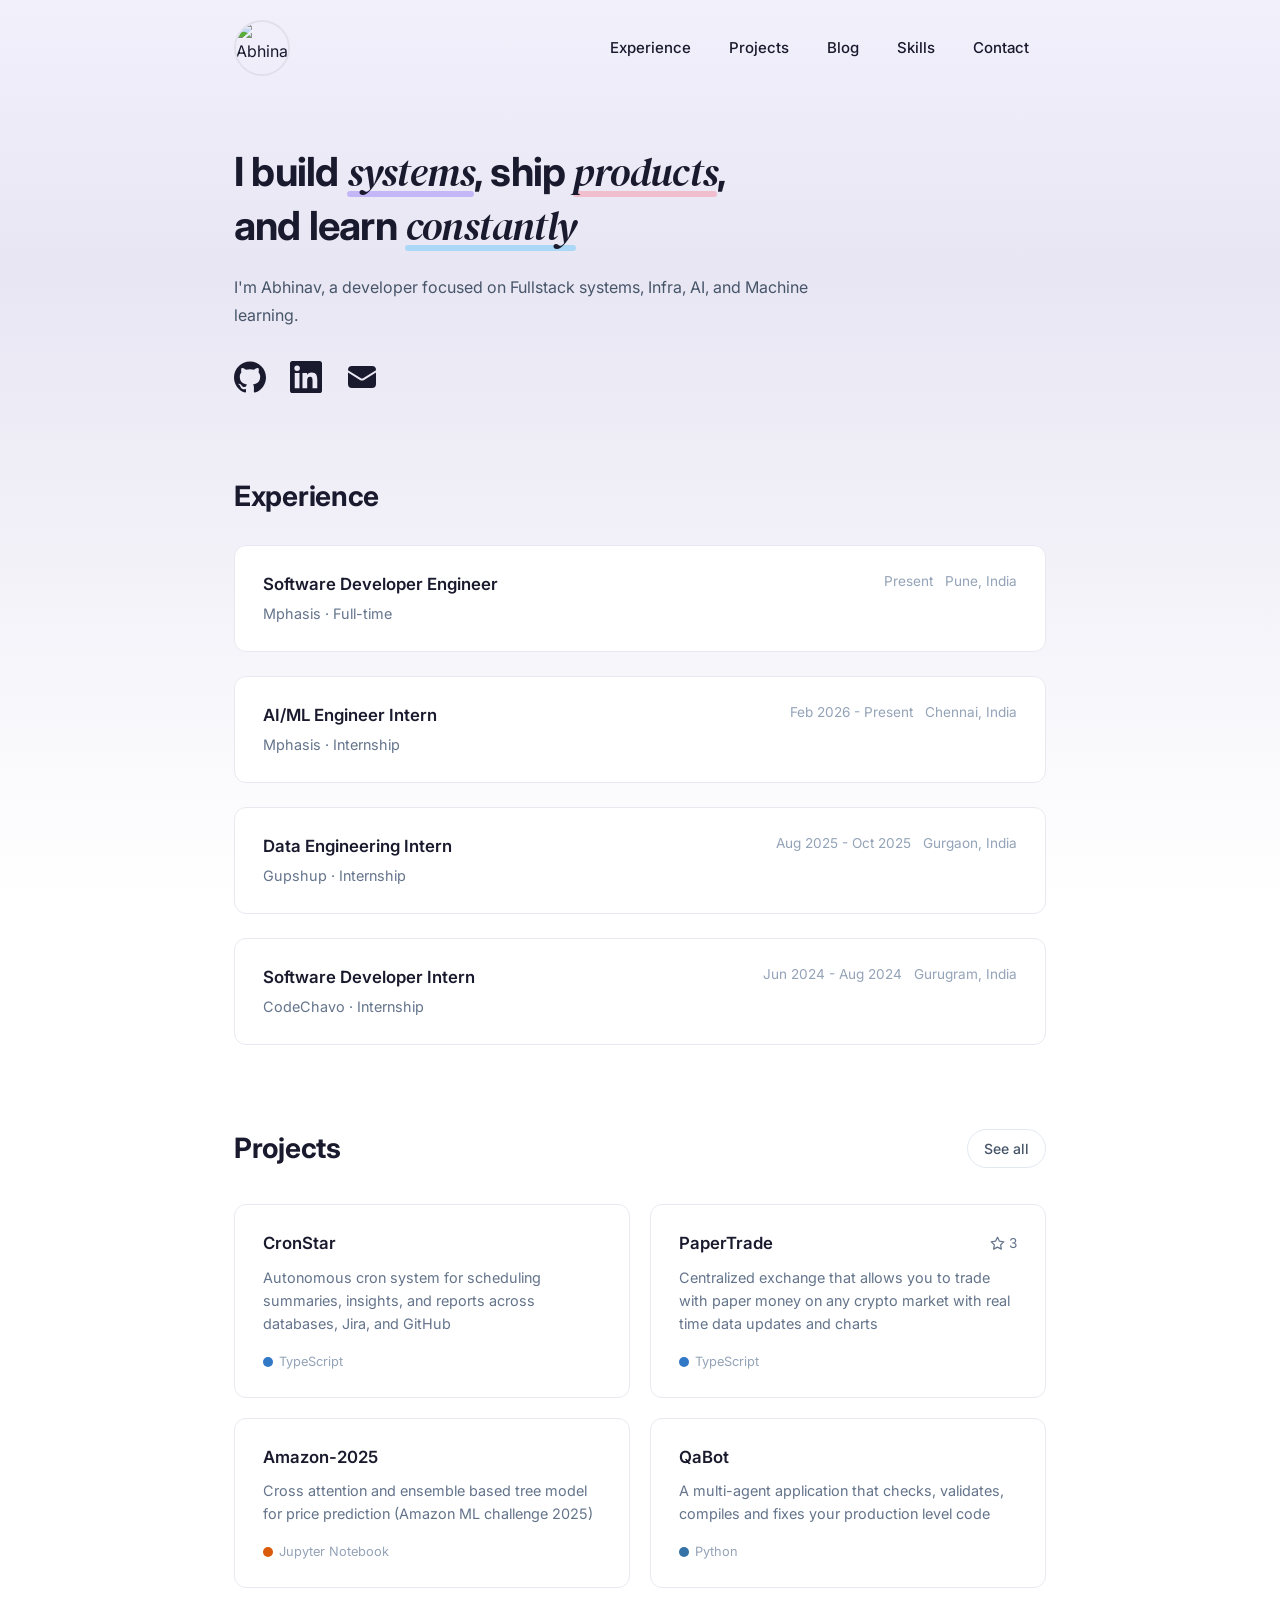
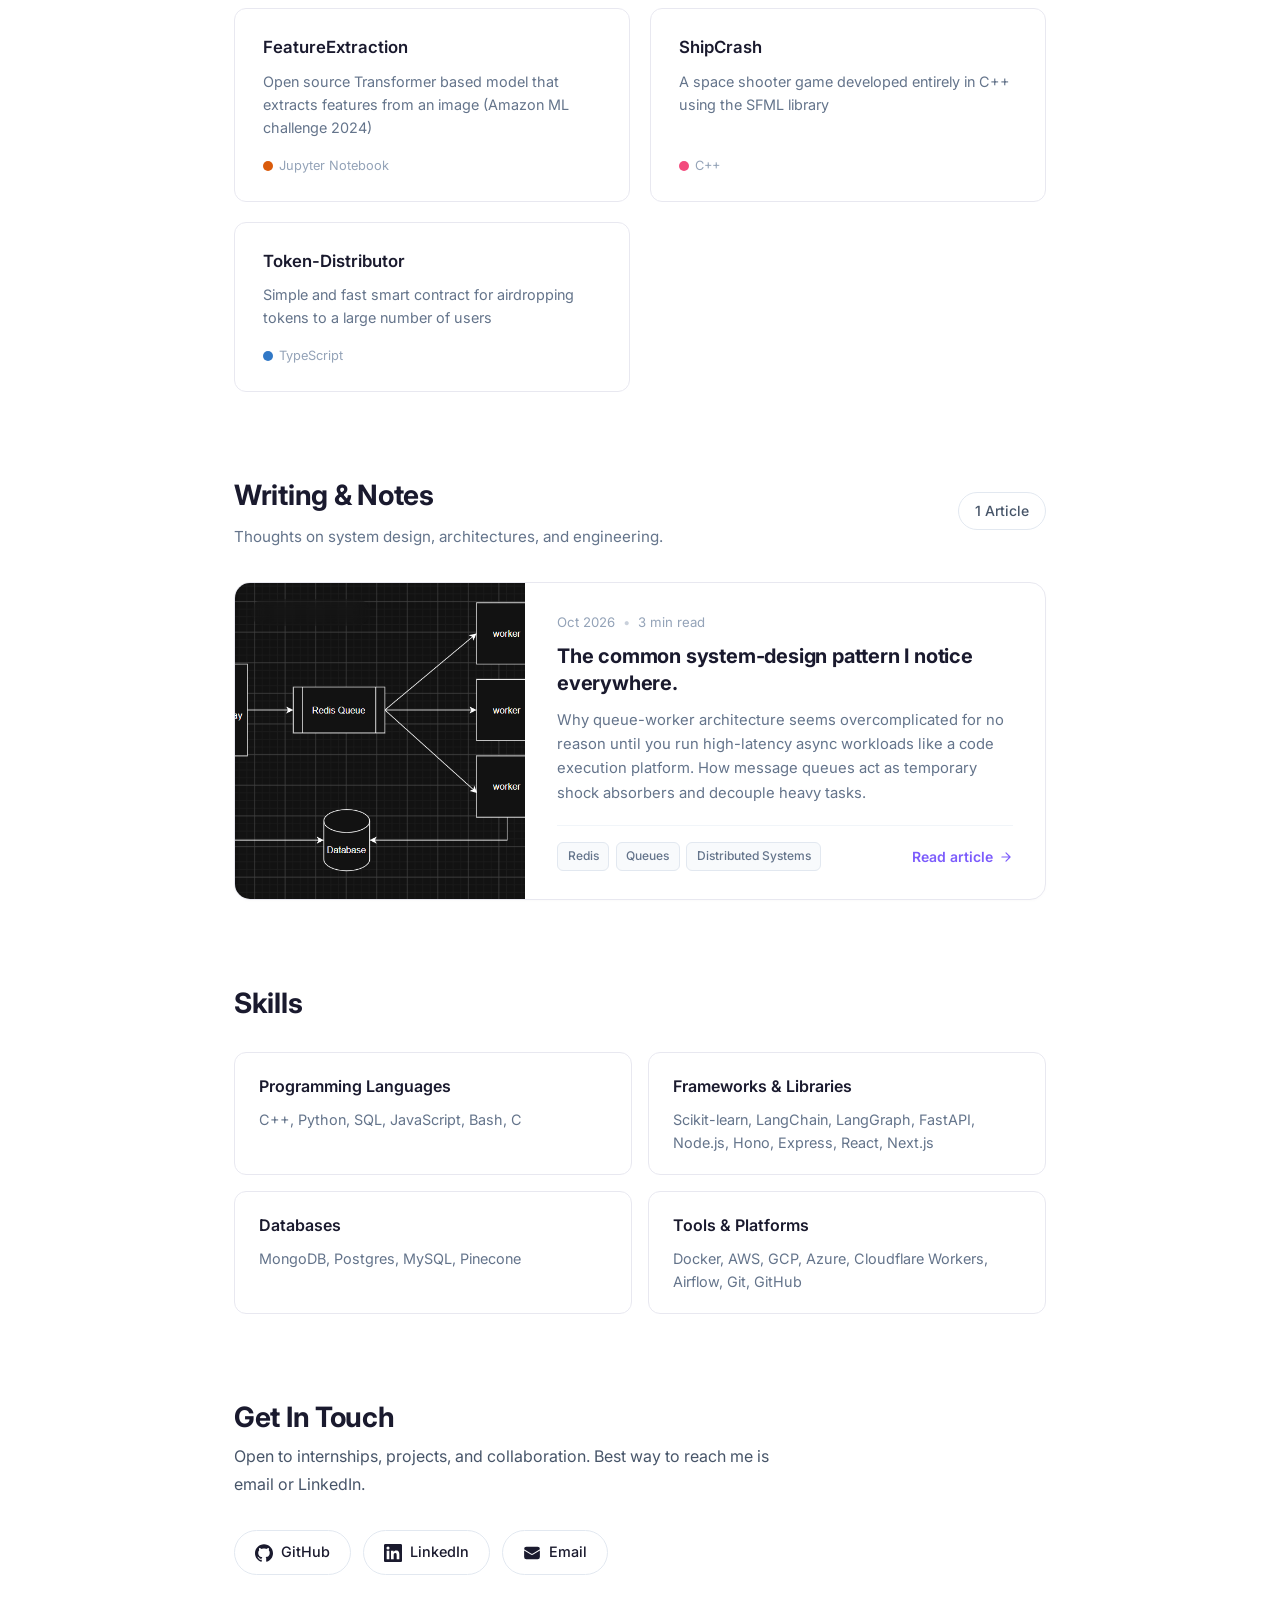
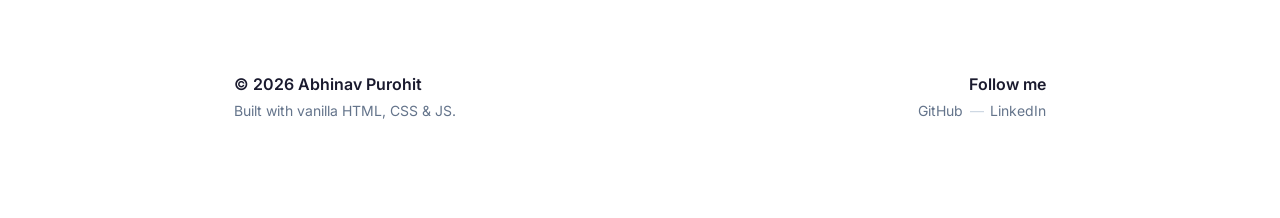
==== commit 1cf5ba20: "blog-1" ====
--- a/index.html
+++ b/index.html
@@ -53,6 +53,7 @@
         <nav id="main-nav" class="main-nav" aria-label="Main navigation">
           <a href="#experience" class="nav-link">Experience</a>
           <a href="#projects" class="nav-link">Projects</a>
+          <a href="#blog" class="nav-link">Blog</a>
           <a href="#skills" class="nav-link">Skills</a>
           <a href="#contact" class="nav-link">Contact</a>
         </nav>
@@ -242,6 +243,58 @@
       </div>
     </section>
 
+    <!-- ===== BLOG ===== -->
+    <section id="blog" class="section">
+      <div class="section-header">
+        <div>
+          <h2 class="section-title">Writing &amp; Notes</h2>
+          <p class="section-subtitle">Thoughts on system design, architectures, and engineering.</p>
+        </div>
+        <a href="blog/the-common-system-design-pattern.html" class="see-all-btn">1 Article</a>
+      </div>
+
+      <div class="blog-grid">
+        <article class="blog-card" id="blog-queue-worker">
+          <a href="blog/the-common-system-design-pattern.html" class="blog-card-visual"
+            aria-label="Read article on queue-worker architecture">
+            <img src="assets/queue_worker_architecture.png" alt="Queue-Worker System Design Architecture Diagram"
+              loading="lazy" class="blog-card-thumb">
+            <span class="blog-card-badge">System Design</span>
+          </a>
+          <div class="blog-card-content">
+            <div class="blog-card-meta">
+              <span class="blog-date">Oct 2026</span>
+              <span class="meta-dot">&bull;</span>
+              <span class="blog-read-time">3 min read</span>
+            </div>
+            <h3 class="blog-card-title">
+              <a href="blog/the-common-system-design-pattern.html">The common system-design pattern I notice
+                everywhere.</a>
+            </h3>
+            <p class="blog-card-desc">
+              Why queue-worker architecture seems overcomplicated for no reason until you run high-latency async
+              workloads like a code execution platform. How message queues act as temporary shock absorbers and decouple
+              heavy tasks.
+            </p>
+            <div class="blog-card-footer">
+              <div class="blog-tags">
+                <span class="blog-tag">Redis</span>
+                <span class="blog-tag">Queues</span>
+                <span class="blog-tag">Distributed Systems</span>
+              </div>
+              <a href="blog/the-common-system-design-pattern.html" class="blog-read-btn">
+                Read article
+                <svg width="14" height="14" viewBox="0 0 24 24" fill="none" stroke="currentColor" stroke-width="2"
+                  stroke-linecap="round" stroke-linejoin="round">
+                  <path d="M5 12h14M12 5l7 7-7 7" />
+                </svg>
+              </a>
+            </div>
+          </div>
+        </article>
+      </div>
+    </section>
+
     <!-- ===== SKILLS ===== -->
     <section id="skills" class="section">
       <h2 class="section-title">Skills</h2>
--- a/style.css
+++ b/style.css
@@ -474,6 +474,171 @@
   width: 10px;
   height: 10px;
   border-radius: 50%;
+}
+
+/* ======================
+   BLOG SECTION & CARDS
+   ====================== */
+.section-subtitle {
+  font-size: 0.95rem;
+  color: #64748b;
+  margin-top: 0.3rem;
+  font-weight: 400;
+}
+
+.blog-grid {
+  display: flex;
+  flex-direction: column;
+  gap: 1.75rem;
+  margin-top: 1.75rem;
+}
+
+.blog-card {
+  display: flex;
+  flex-direction: row;
+  border: 1px solid #e8e8f0;
+  border-radius: 16px;
+  background: #ffffff;
+  overflow: hidden;
+  transition: all 0.3s cubic-bezier(0.16, 1, 0.3, 1);
+  text-decoration: none;
+  color: inherit;
+  box-shadow: 0 1px 3px rgba(0, 0, 0, 0.02);
+}
+
+.blog-card:hover {
+  border-color: #cbd5e1;
+  box-shadow: 0 12px 32px rgba(124, 92, 252, 0.08), 0 2px 6px rgba(0, 0, 0, 0.04);
+  transform: translateY(-3px);
+}
+
+.blog-card-visual {
+  position: relative;
+  width: 290px;
+  min-width: 290px;
+  background: #0b0d13;
+  overflow: hidden;
+  display: flex;
+  align-items: center;
+  justify-content: center;
+  text-decoration: none;
+}
+
+.blog-card-thumb {
+  width: 100%;
+  height: 100%;
+  object-fit: cover;
+  transition: transform 0.4s ease;
+  display: block;
+}
+
+.blog-card:hover .blog-card-thumb {
+  transform: scale(1.05);
+}
+
+.blog-card-badge {
+  position: absolute;
+  top: 1rem;
+  left: 1rem;
+  font-size: 0.7rem;
+  font-weight: 700;
+  text-transform: uppercase;
+  letter-spacing: 0.05em;
+  padding: 0.25rem 0.65rem;
+  border-radius: 9999px;
+  background: rgba(124, 92, 252, 0.92);
+  color: #ffffff;
+  backdrop-filter: blur(8px);
+  -webkit-backdrop-filter: blur(8px);
+  box-shadow: 0 2px 8px rgba(0, 0, 0, 0.15);
+}
+
+.blog-card-content {
+  padding: 1.75rem 2rem;
+  display: flex;
+  flex-direction: column;
+  flex: 1;
+}
+
+.blog-card-meta {
+  display: flex;
+  align-items: center;
+  gap: 0.5rem;
+  font-size: 0.825rem;
+  color: #94a3b8;
+  margin-bottom: 0.6rem;
+}
+
+.meta-dot {
+  opacity: 0.5;
+}
+
+.blog-card-title {
+  font-size: 1.25rem;
+  font-weight: 700;
+  line-height: 1.35;
+  color: #1a1a2e;
+  margin-bottom: 0.65rem;
+  letter-spacing: -0.01em;
+}
+
+.blog-card-title a {
+  color: inherit;
+  transition: color 0.2s;
+}
+
+.blog-card:hover .blog-card-title a {
+  color: #7c5cfc;
+}
+
+.blog-card-desc {
+  font-size: 0.925rem;
+  color: #64748b;
+  line-height: 1.65;
+  flex: 1;
+  margin-bottom: 1.25rem;
+}
+
+.blog-card-footer {
+  display: flex;
+  align-items: center;
+  justify-content: space-between;
+  gap: 1rem;
+  flex-wrap: wrap;
+  padding-top: 1rem;
+  border-top: 1px solid #f1f5f9;
+}
+
+.blog-tags {
+  display: flex;
+  flex-wrap: wrap;
+  gap: 0.4rem;
+}
+
+.blog-tag {
+  font-size: 0.75rem;
+  font-weight: 500;
+  color: #64748b;
+  background: #f8fafc;
+  border: 1px solid #e2e8f0;
+  padding: 0.2rem 0.6rem;
+  border-radius: 6px;
+}
+
+.blog-read-btn {
+  display: inline-flex;
+  align-items: center;
+  gap: 0.4rem;
+  font-size: 0.875rem;
+  font-weight: 600;
+  color: #7c5cfc;
+  transition: gap 0.2s, color 0.2s;
+  text-decoration: none;
+}
+
+.blog-card:hover .blog-read-btn {
+  color: #6340f5;
+  gap: 0.6rem;
 }
 
 /* ======================
@@ -811,6 +976,25 @@
     grid-template-columns: 1fr;
   }
 
+  /* Blog card mobile */
+  .blog-card {
+    flex-direction: column;
+  }
+
+  .blog-card-visual {
+    width: 100%;
+    min-width: 100%;
+    height: 200px;
+  }
+
+  .blog-card-content {
+    padding: 1.5rem 1.25rem 1.5rem;
+  }
+
+  .blog-card-title {
+    font-size: 1.15rem;
+  }
+
   /* Stats */
   .stats-row {
     gap: 1.5rem;
@@ -905,6 +1089,14 @@
     font-size: 1.3rem;
   }
 
+  .blog-card-visual {
+    height: 170px;
+  }
+
+  .blog-card-desc {
+    font-size: 0.875rem;
+  }
+
   .project-card {
     padding: 1.15rem 1.25rem;
   }
